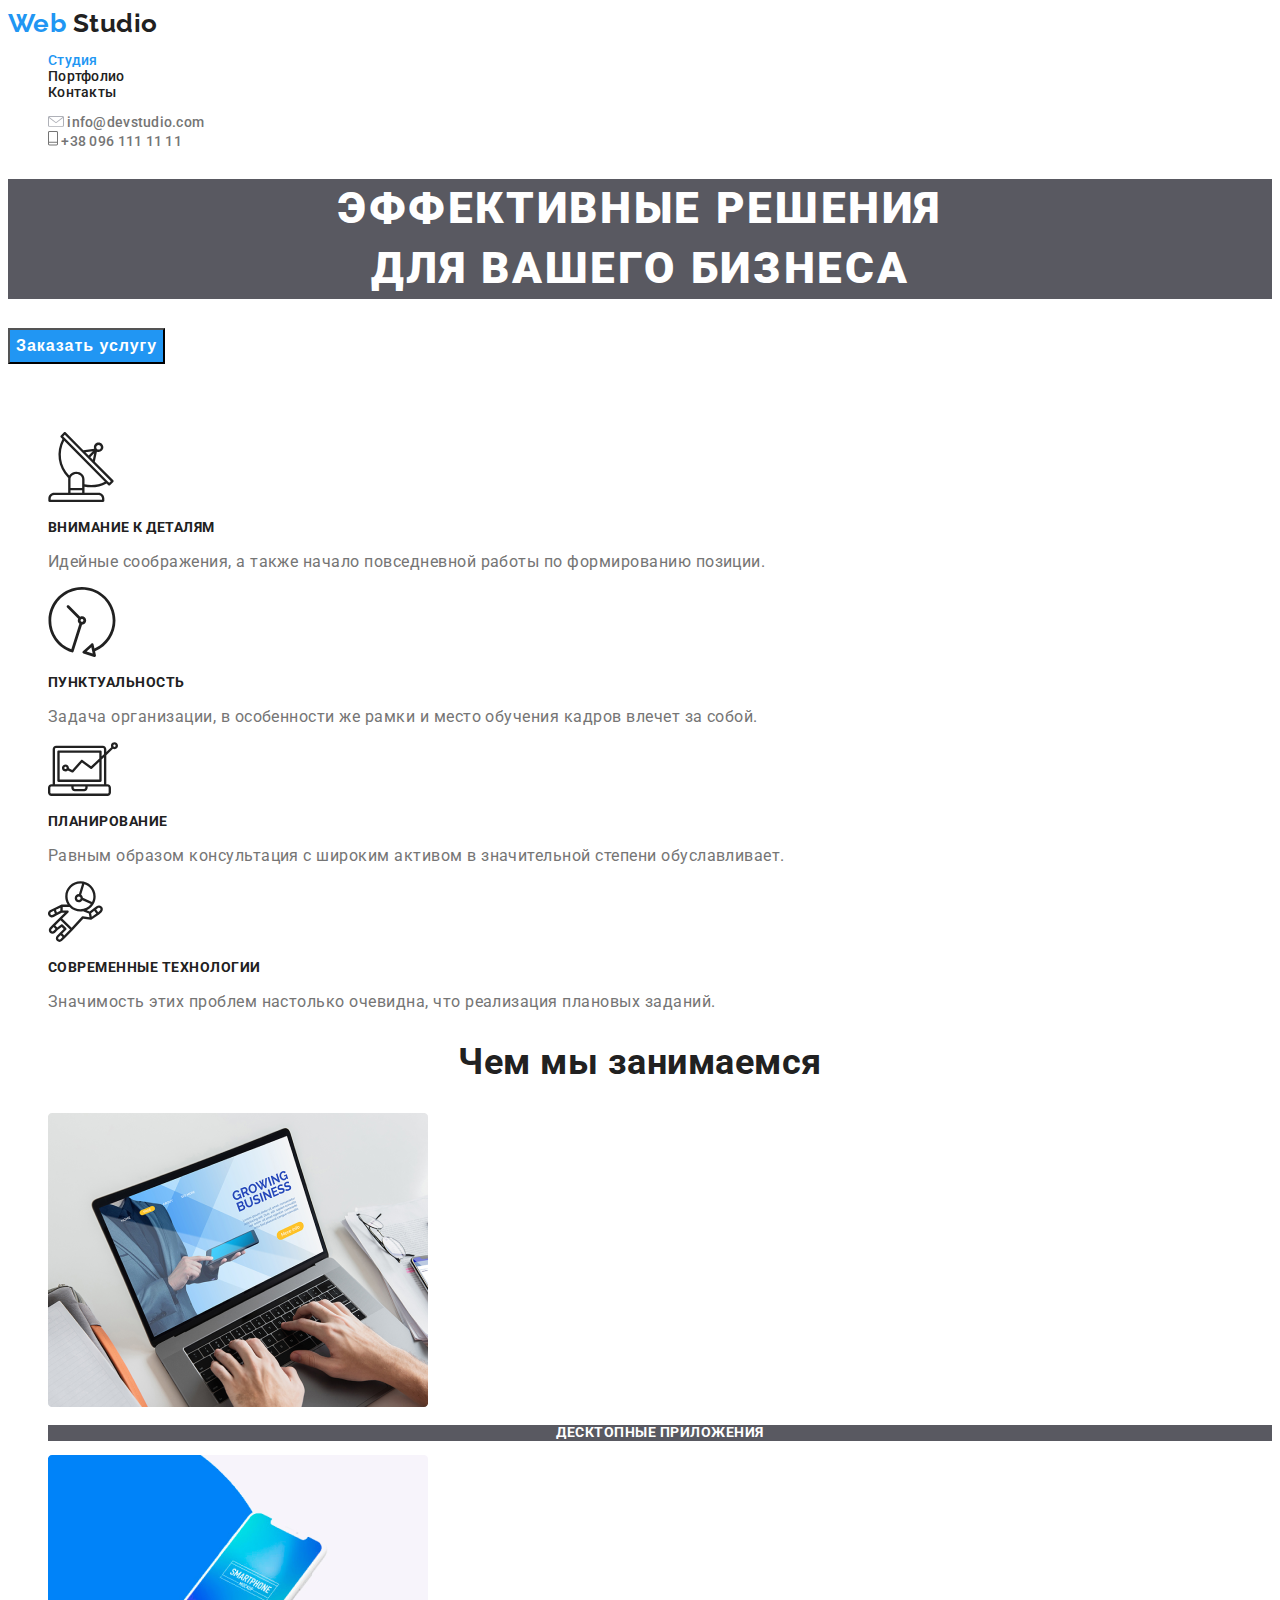
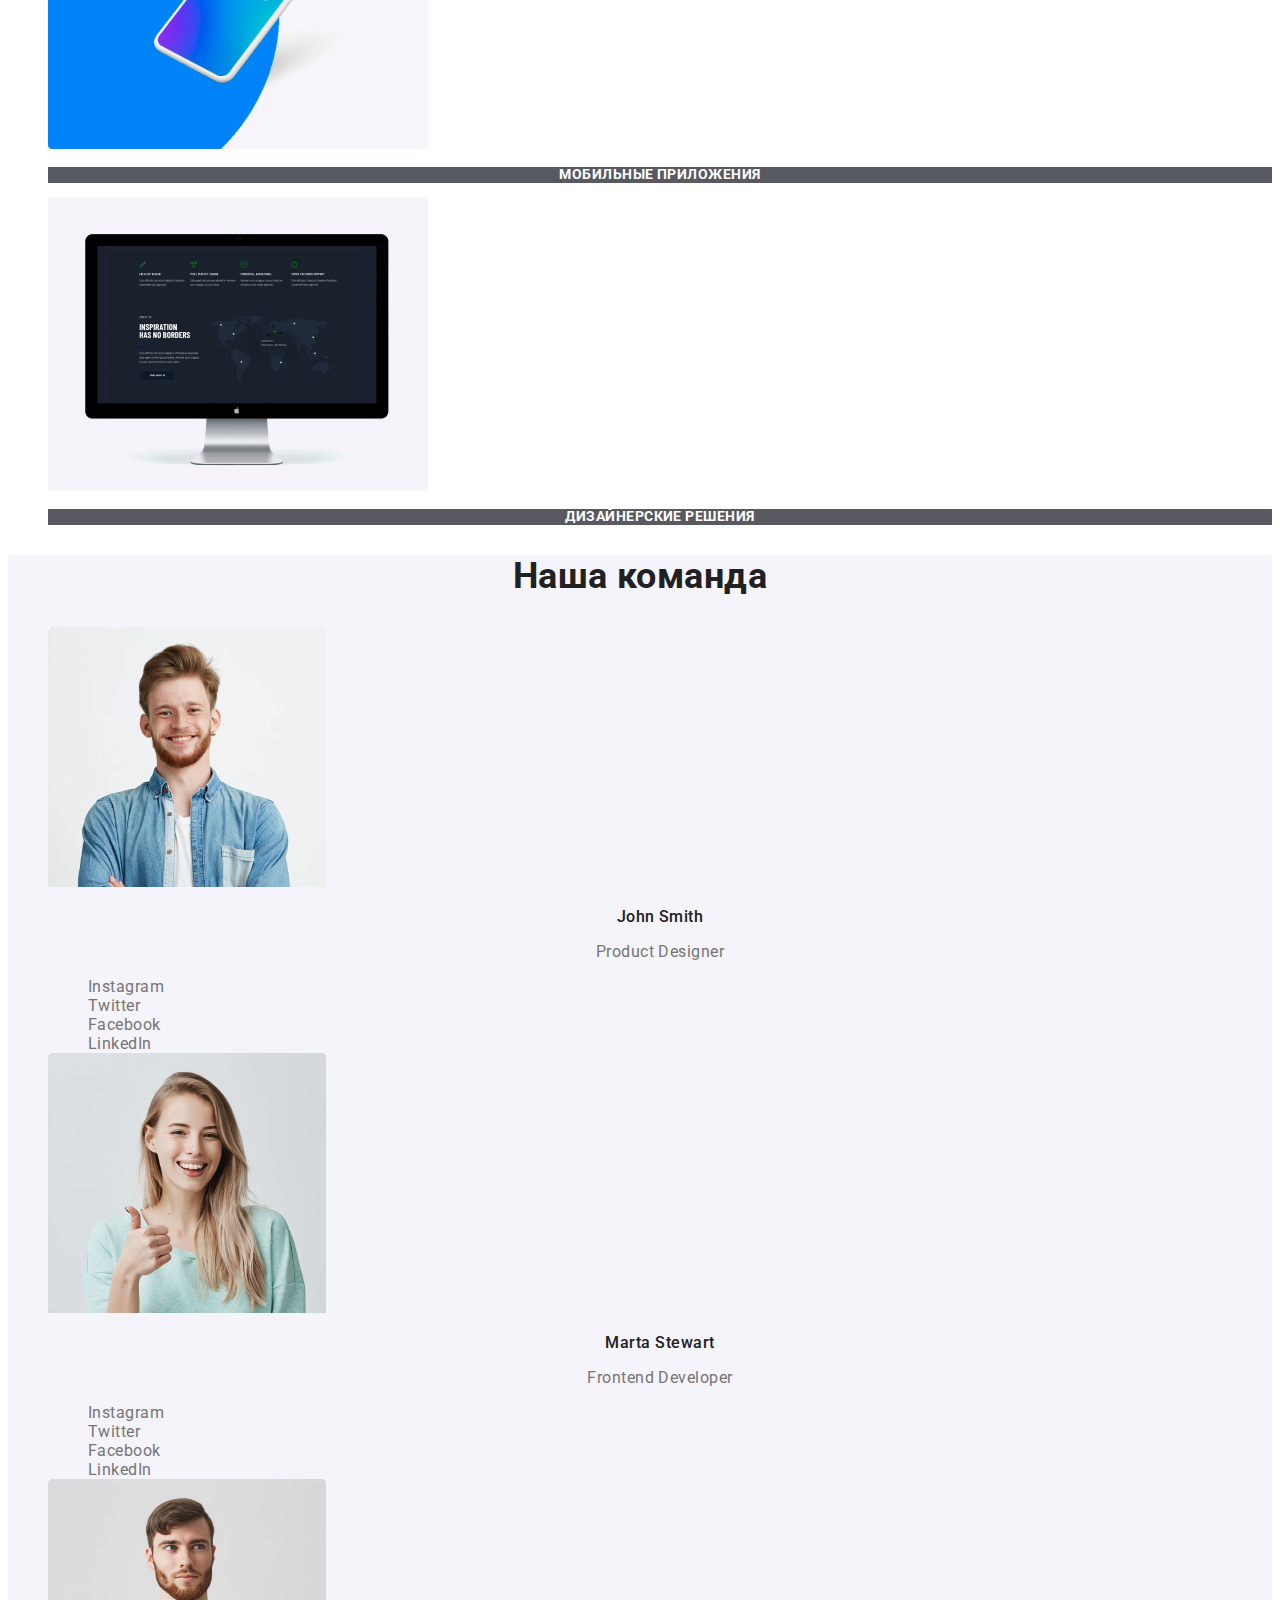
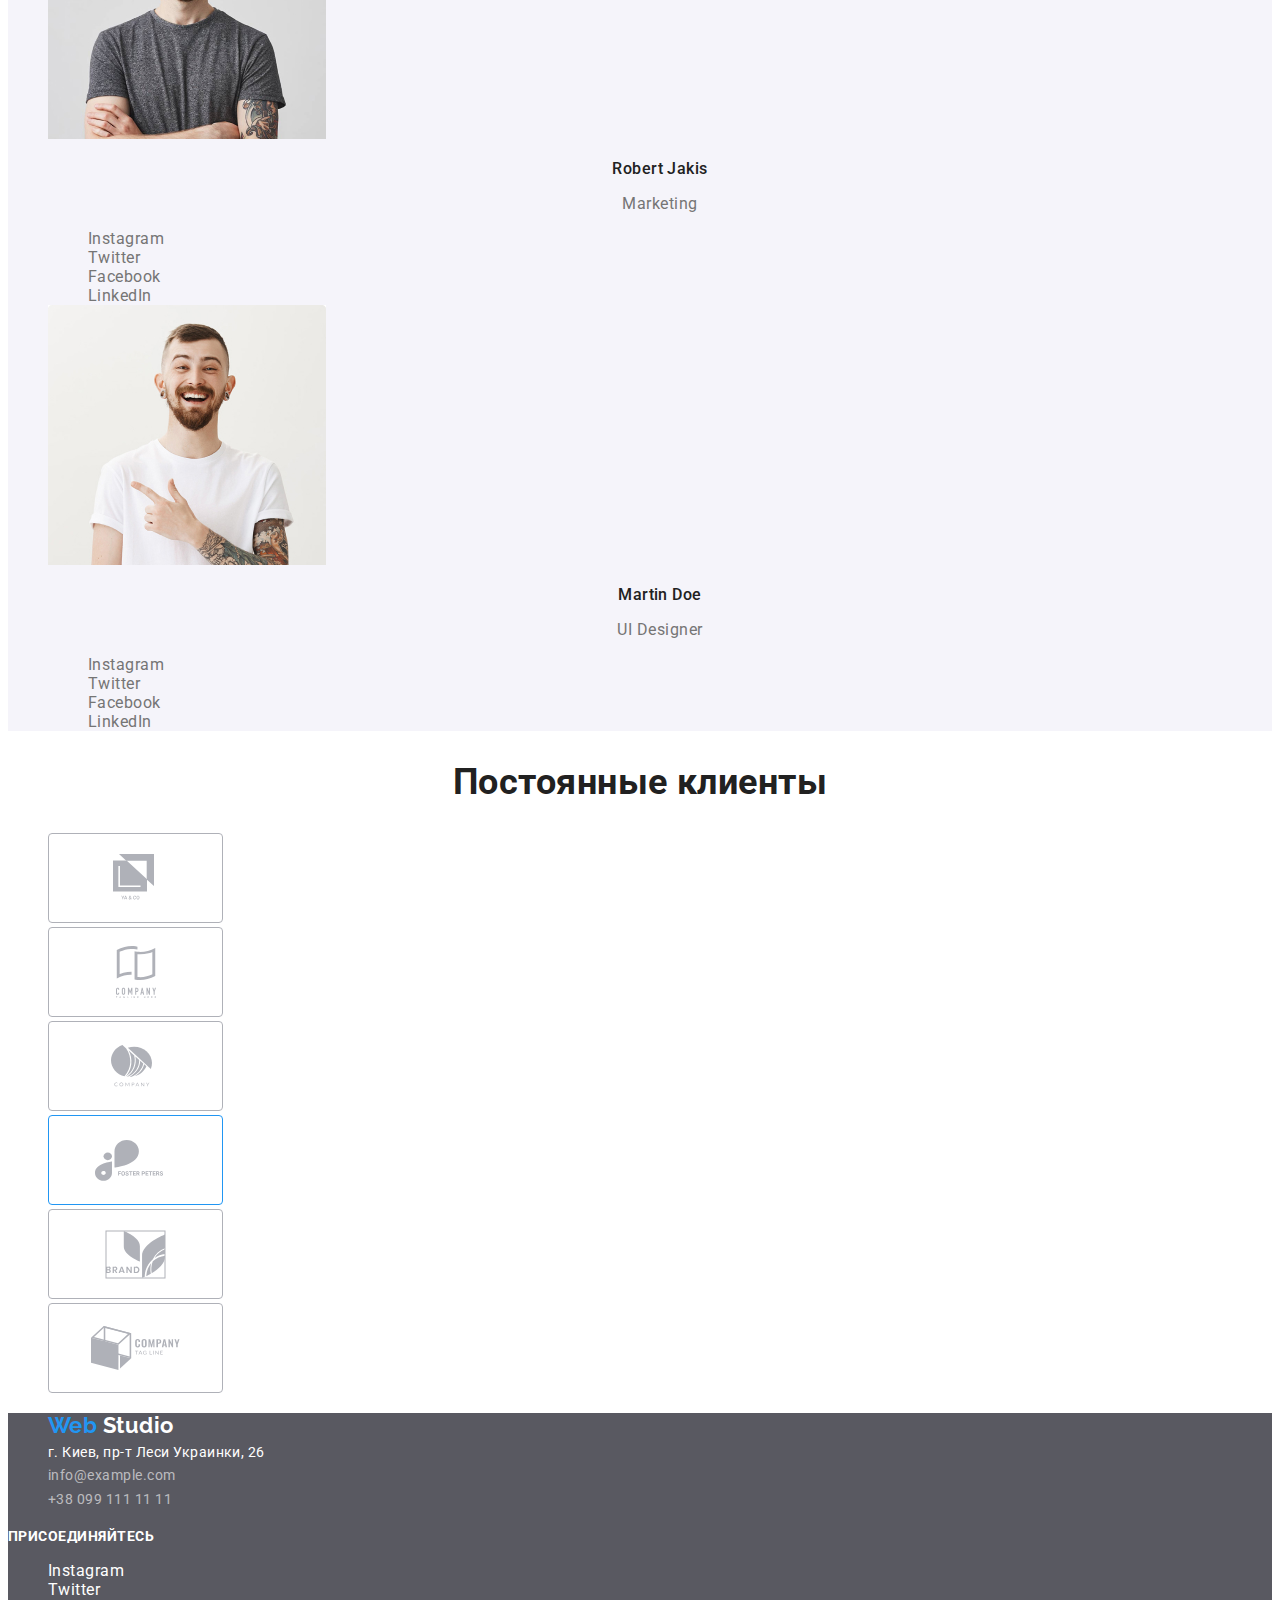
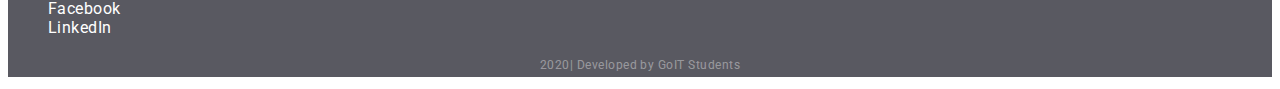
==== index.html @ df4f9306 "Копия ДЗ№2" ====
<!DOCTYPE html>
<html lang="ru">
  <head>
    <meta charset="UTF-8" />
    <meta name="viewport" content="width=device-width, initial-scale=1.0" />
    <title>Web Studio</title>
    <link
      href="https://fonts.googleapis.com/css2?family=Raleway:wght@700&family=Roboto:wght@400;500;700;900&display=swap"
      rel="stylesheet"
    />
    <link rel="stylesheet" href="./css/styles.css" />
  </head>

  <body>
    <!--Шапка сайта-->
    <header>
      <nav>
        <a href="./" class="logo-header"
          ><span class="logo-parth-one">Web</span
          ><span class="logo-parth-two"> Studio</span></a
        >
        <ul class="logo-nav">
          <li><a href="./index.html" class="page-current">Студия</a></li>
          <li><a href="./portfolio.html" class="page">Портфолио</a></li>
          <li><a href="" class="page">Контакты</a></li>
        </ul>
      </nav>

      <ul class="logo-nav">
        <li>
          <img src="./images/mailto.svg" alt="Почта компании" />
          <a href="mailto:info@devstudio.com" class="contact"
            >info@devstudio.com</a
          >
        </li>
        <li>
          <img src="./images/telephone.svg" alt="Телефон компании" />
          <a href="tel:+380961111111" class="contact">+38 096 111 11 11</a>
        </li>
      </ul>
    </header>

    <main>
      <!--Герой-->
      <section class="hero">
        <h1 class="hero-title">
          эффективные решения <br />
          для вашего бизнеса
        </h1>
        <button class="hero-button">Заказать услугу</button>
      </section>

      <!--Наши преимущества-->
      <section class="benefits">
        <h2 class="benefits-title">Наши преимущества</h2>
        <ul>
          <li>
            <a href="">
              <img
                src="./images/foto-one-one.svg"
                alt="Антена"
                class="benefits-icon"
              />
            </a>
            <h3 class="benefits-subtitle">Внимание к деталям</h3>
            <p>
              Идейные соображения, а также начало повседневной работы по
              формированию позиции.
            </p>
          </li>

          <li>
            <a href="">
              <img
                src="./images/foto-one-two.svg"
                alt="Часы"
                class="benefits-icon"
              />
            </a>
            <h3 class="benefits-subtitle">Пунктуальность</h3>
            <p>
              Задача организации, в особенности же рамки и место обучения кадров
              влечет за собой.
            </p>
          </li>

          <li>
            <a href="">
              <img
                src="./images/foto-one-three.svg"
                alt="Компьютер"
                class="benefits-icon"
              />
            </a>
            <h3 class="benefits-subtitle">Планирование</h3>
            <p>
              Равным образом консультация с широким активом в значительной
              степени обуславливает.
            </p>
          </li>

          <li>
            <a href="">
              <img
                src="./images/foto-one-four.svg"
                alt="Космонавт"
                class="benefits-icon"
              />
            </a>
            <h3 class="benefits-subtitle">Современные технологии</h3>
            <p>
              Значимость этих проблем настолько очевидна, что реализация
              плановых заданий.
            </p>
          </li>
        </ul>
      </section>

      <!--Чем мы занимаемся-->
      <section class="directions">
        <h2 class="directions-title">Чем мы занимаемся</h2>
        <ul>
          <li class="directions-item">
            <img
              src="./images/foto-two-one.png"
              alt="Ноутбук"
              width="380"
              height="294"
            />
            <h3 class="directions-subtitle">Десктопные приложения</h3>
          </li>

          <li class="directions-item">
            <img
              src="./images/foto-two-two.png"
              alt="Мобильный телефон"
              width="380"
              height="294"
            />
            <h3 class="directions-subtitle">Мобильные приложения</h3>
          </li>

          <li class="directions-item">
            <img
              src="./images/foto-two-three.png"
              alt="Монитор копьютера"
              width="380"
              height="294"
            />
            <h3 class="directions-subtitle">Дизайнерские решения</h3>
          </li>
        </ul>
      </section>

      <!--Наша команда-->
      <section class="team">
        <h2 class="team-title">Наша команда</h2>
        <ul>
          <li>
            <img
              src="./images/foto-three-one.jpg"
              alt="John Smith"
              width="278"
              height="260"
            />
            <h3 class="team-subtitle">John Smith</h3>
            <p class="team-text">Product Designer</p>
            <ul>
              <li>
                <a href="" aria-label="Ссылка на Instagram" class="social-link"
                  >Instagram</a
                >
              </li>
              <li>
                <a href="" aria-label="Ссылка на Twitter" class="social-link"
                  >Twitter</a
                >
              </li>
              <li>
                <a href="" aria-label="Ссылка на Facebook" class="social-link"
                  >Facebook</a
                >
              </li>
              <li>
                <a href="" aria-label="Ссылка на LinkedIN" class="social-link"
                  >LinkedIn</a
                >
              </li>
            </ul>
          </li>

          <li>
            <img
              src="./images/foto-three-two.jpg"
              alt="Marta Stewart"
              width="278"
              height="260"
            />
            <h3 class="team-subtitle">Marta Stewart</h3>
            <p class="team-text">Frontend Developer</p>
            <ul>
              <li>
                <a href="" aria-label="Ссылка на Instagram" class="social-link"
                  >Instagram</a
                >
              </li>
              <li>
                <a href="" aria-label="Ссылка на Twitter" class="social-link"
                  >Twitter</a
                >
              </li>
              <li>
                <a href="" aria-label="Ссылка на Facebook" class="social-link"
                  >Facebook</a
                >
              </li>
              <li>
                <a href="" aria-label="Ссылка на LinkedIN" class="social-link"
                  >LinkedIn</a
                >
              </li>
            </ul>
          </li>

          <li>
            <img
              src="./images/foto-three-three.jpg"
              alt="Robert Jakis"
              width="278"
              height="260"
            />
            <h3 class="team-subtitle">Robert Jakis</h3>
            <p class="team-text">Marketing</p>
            <ul>
              <li>
                <a href="" aria-label="Ссылка на Instagram" class="social-link"
                  >Instagram</a
                >
              </li>
              <li>
                <a href="" aria-label="Ссылка на Twitter" class="social-link"
                  >Twitter</a
                >
              </li>
              <li>
                <a href="" aria-label="Ссылка на Facebook" class="social-link"
                  >Facebook</a
                >
              </li>
              <li>
                <a href="" aria-label="Ссылка на LinkedIN" class="social-link"
                  >LinkedIn</a
                >
              </li>
            </ul>
          </li>

          <li>
            <img
              src="./images/foto-three-four.jpg"
              alt="Martin Doe"
              width="278"
              height="260"
            />
            <h3 class="team-subtitle">Martin Doe</h3>
            <p class="team-text">UI Designer</p>
            <ul>
              <li>
                <a href="" aria-label="Ссылка на Instagram" class="social-link"
                  >Instagram</a
                >
              </li>
              <li>
                <a href="" aria-label="Ссылка на Twitter" class="social-link"
                  >Twitter</a
                >
              </li>
              <li>
                <a href="" aria-label="Ссылка на Facebook" class="social-link"
                  >Facebook</a
                >
              </li>
              <li>
                <a href="" aria-label="Ссылка на LinkedIN" class="social-link"
                  >LinkedIn</a
                >
              </li>
            </ul>
          </li>
        </ul>
      </section>

      <!--Постоянные клиенты-->
      <section>
        <h2 class="clients">Постоянные клиенты</h2>
        <ul>
          <li>
            <a href="">
              <img src="./images/foto-four-one.svg" alt="YA & CO" />
            </a>
          </li>

          <li>
            <a href="">
              <img
                src="./images/foto-four-two.svg"
                alt="Company Tagline Here"
              />
            </a>
          </li>

          <li>
            <a href="">
              <img src="./images/foto-four-three.svg" alt="COMPANY" />
            </a>
          </li>

          <li>
            <a href="">
              <img src="./images/foto-four-four.svg" alt="FOSTER PETERS" />
            </a>
          </li>

          <li>
            <a href="">
              <img src="./images/foto-four-five.svg" alt="BRAND" />
            </a>
          </li>

          <li>
            <a href="">
              <img src="./images/foto-four-six.svg" alt="Company TAGLINE" />
            </a>
          </li>
        </ul>
      </section>
    </main>

    <!--Футер-->
    <footer class="footer">
      <address class="adress">
        <ul>
          <li>
            <a href="./" class="logo-footer"
              ><span class="logo-parth-one">Web</span
              ><span class="logo-parth-three"> Studio</span></a
            >
          </li>
          <li>г. Киев, пр-т Леси Украинки, 26</li>
          <li>
            <a href="mailto:info@example.com" class="adress-link"
              >info@example.com</a
            >
          </li>
          <li>
            <a href="tel:+380991111111" class="adress-link"
              >+38 099 111 11 11</a
            >
          </li>
        </ul>
      </address>

      <b class="invoke">присоединяйтесь</b>

      <ul>
        <li>
          <a href="" aria-label="Ссылка на Instagram" class="social-link"
            >Instagram</a
          >
        </li>
        <li>
          <a href="" aria-label="Ссылка на Twitter" class="social-link"
            >Twitter</a
          >
        </li>
        <li>
          <a href="" aria-label="Ссылка на Facebook" class="social-link"
            >Facebook</a
          >
        </li>
        <li>
          <a href="" aria-label="Ссылка на LinkedIn" class="social-link"
            >LinkedIn</a
          >
        </li>
      </ul>

      <p class="autor">2020| Developed by GoIT Students</p>
    </footer>
  </body>
</html>
---- css/styles.css ----
:root {
  --primary-grey-color: #757575;
  --primary-white-color: #ffffff;
  --secondary-black-color: #212121;
  --secondary-dakrgrey-color: rgba(47, 48, 58, 0.8);
  --secondary-lightgrey-color: #f5f4fa;
  --secondary-f-lightgrey-color: rgba(255, 255, 255, 0.6);
  --secondary-flightgrey-color: rgba(255, 255, 255, 0.4);
  --accent-blue-color: #2196f3;
}

body {
  color: var(--primary-grey-color);
  background: var(--primary-white-color);
  font-family: Roboto, sans-serif;
  letter-spacing: 0.03em;
}

a {
  text-decoration: none;
}

li {
  list-style-type: none;
}

/* Шапка сайта */
.logo-header {
  font-family: Raleway, sans-serif;
  font-weight: 700;
  font-size: 26px;
  line-height: 1.19;
}
.logo-parth-one {
  color: var(--accent-blue-color);
}
.logo-parth-two {
  color: var(--secondary-black-color);
}
.logo-nav {
  font-weight: 500;
  font-size: 14px;
  line-height: 1.14;
  letter-spacing: 0.02em;
}
.page {
  color: var(--secondary-black-color);
}
.page:hover,
.page:focus {
  color: var(--accent-blue-color);
}
.page-current {
  color: var(--accent-blue-color);
}
.contact {
  color: var(--primary-grey-color);
}
.contact:hover {
  color: var(--accent-blue-color);
}

/* Герой */
.hero-title {
  color: var(--primary-white-color);
  background: var(--secondary-dakrgrey-color);
  text-align: center;
  font-weight: 900;
  font-size: 44px;
  line-height: 1.36;
  letter-spacing: 0.06em;
  text-transform: uppercase;
}
.hero-button {
  color: var(--primary-white-color);
  background: var(--accent-blue-color);
  font-weight: 700;
  font-size: 16px;
  line-height: 1.88;
  display: flex;
  letter-spacing: 0.06em;
}

/* Наши преимущества */
.benefits-title {
  color: var(--primary-white-color);
}
.benefits-subtitle {
  color: var(--secondary-black-color);
  font-weight: 700;
  font-size: 14px;
  line-height: 1.14;
  text-transform: uppercase;
}

/* Чем мы занимаемся */
.directions-title {
  color: var(--secondary-black-color);
  text-align: center;
  font-weight: 700;
  font-size: 36px;
  line-height: 1.17;
}
.directions-subtitle {
  color: var(--primary-white-color);
  background: var(--secondary-dakrgrey-color);
  font-weight: 700;
  font-size: 14px;
  line-height: 1.14;
  text-align: center;
  text-transform: uppercase;
}

/* Наша команда */
.team {
  background: var(--secondary-lightgrey-color);
}
.team-title {
  color: var(--secondary-black-color);
  text-align: center;
  font-weight: 700;
  font-size: 36px;
  line-height: 1.17;
}
.team-subtitle {
  color: var(--secondary-black-color);
  font-weight: 500;
  font-size: 16px;
  line-height: 1.19;
  text-align: center;
}
.social-link {
  color: var(--primary-grey-color);
}
.social-link:hover {
  color: var(--accent-blue-color);
}
.team-text {
  text-align: center;
}
/* Наши клиенты */
.clients {
  color: var(--secondary-black-color);
  text-align: center;
  font-weight: 700;
  font-size: 36px;
  line-height: 1.17;
}
/* Наши работы */
.examples {
  color: var(--primary-white-color);
}
.button {
  color: var(--secondary-black-color);
  background: var(--secondary-lightgrey-color);
  font-weight: 500;
  font-size: 16px;
  line-height: 1.63;
  text-align: center;
}
.button:hover {
  color: var(--primary-white-color);
  background: var(--accent-blue-color);
}
.button:focus {
  color: var(--primary-white-color);
  background: var(--accent-blue-color);
}
.examples-text {
  color: var(--primary-white-color);
  background: var(--accent-blue-color);
  font-size: 18px;
  line-height: 1.56;
}
.examples-title {
  color: var(--secondary-black-color);
  font-weight: 700;
  font-size: 18px;
  line-height: 2;
  letter-spacing: 0.06em;
}
.example-button {
  color: var(--primary-grey-color);
  font-size: 16px;
  line-height: 1.88;
}

/* Футер */
.footer {
  color: var(--primary-white-color);
  background: var(--secondary-dakrgrey-color);
}
.adress {
  font-style: normal;
  font-size: 14px;
  line-height: 1.71;
}
.logo-footer {
  font-family: Raleway, sans-serif;
  font-weight: 700;
  font-size: 22px;
  line-height: 1.18;
  text-decoration: none;
}
.logo-parth-three {
  color: var(--primary-white-color);
}
.invoke {
  font-weight: 700;
  font-size: 14px;
  line-height: 1.14;
  text-transform: uppercase;
}
.adress-link {
  color: var(--secondary-f-lightgrey-color);
}
.footer .social-link {
  color: var(--primary-white-color);
}
.footer .social-link:hover {
  color: var(--accent-blue-color);
}
.autor {
  color: var(--secondary-flightgrey-color);
  font-size: 12px;
  line-height: 2;
  text-align: center;
}
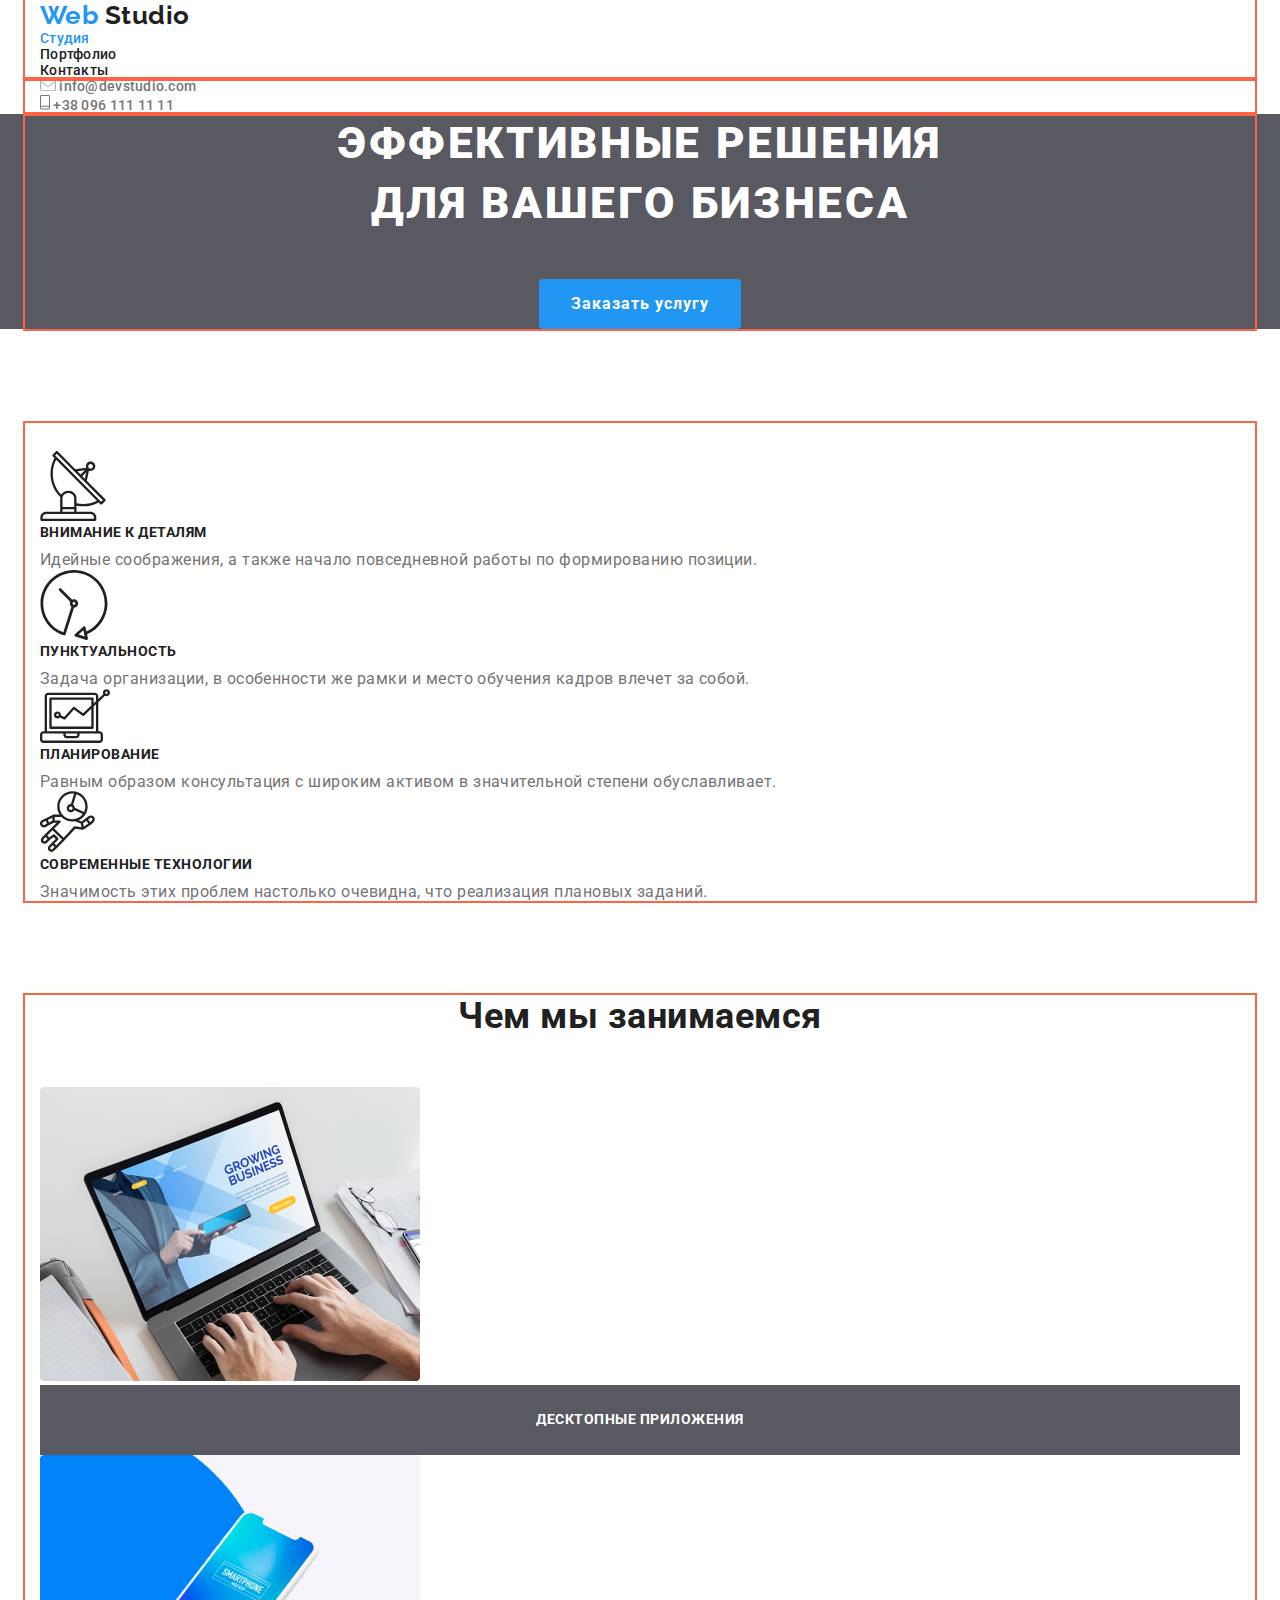
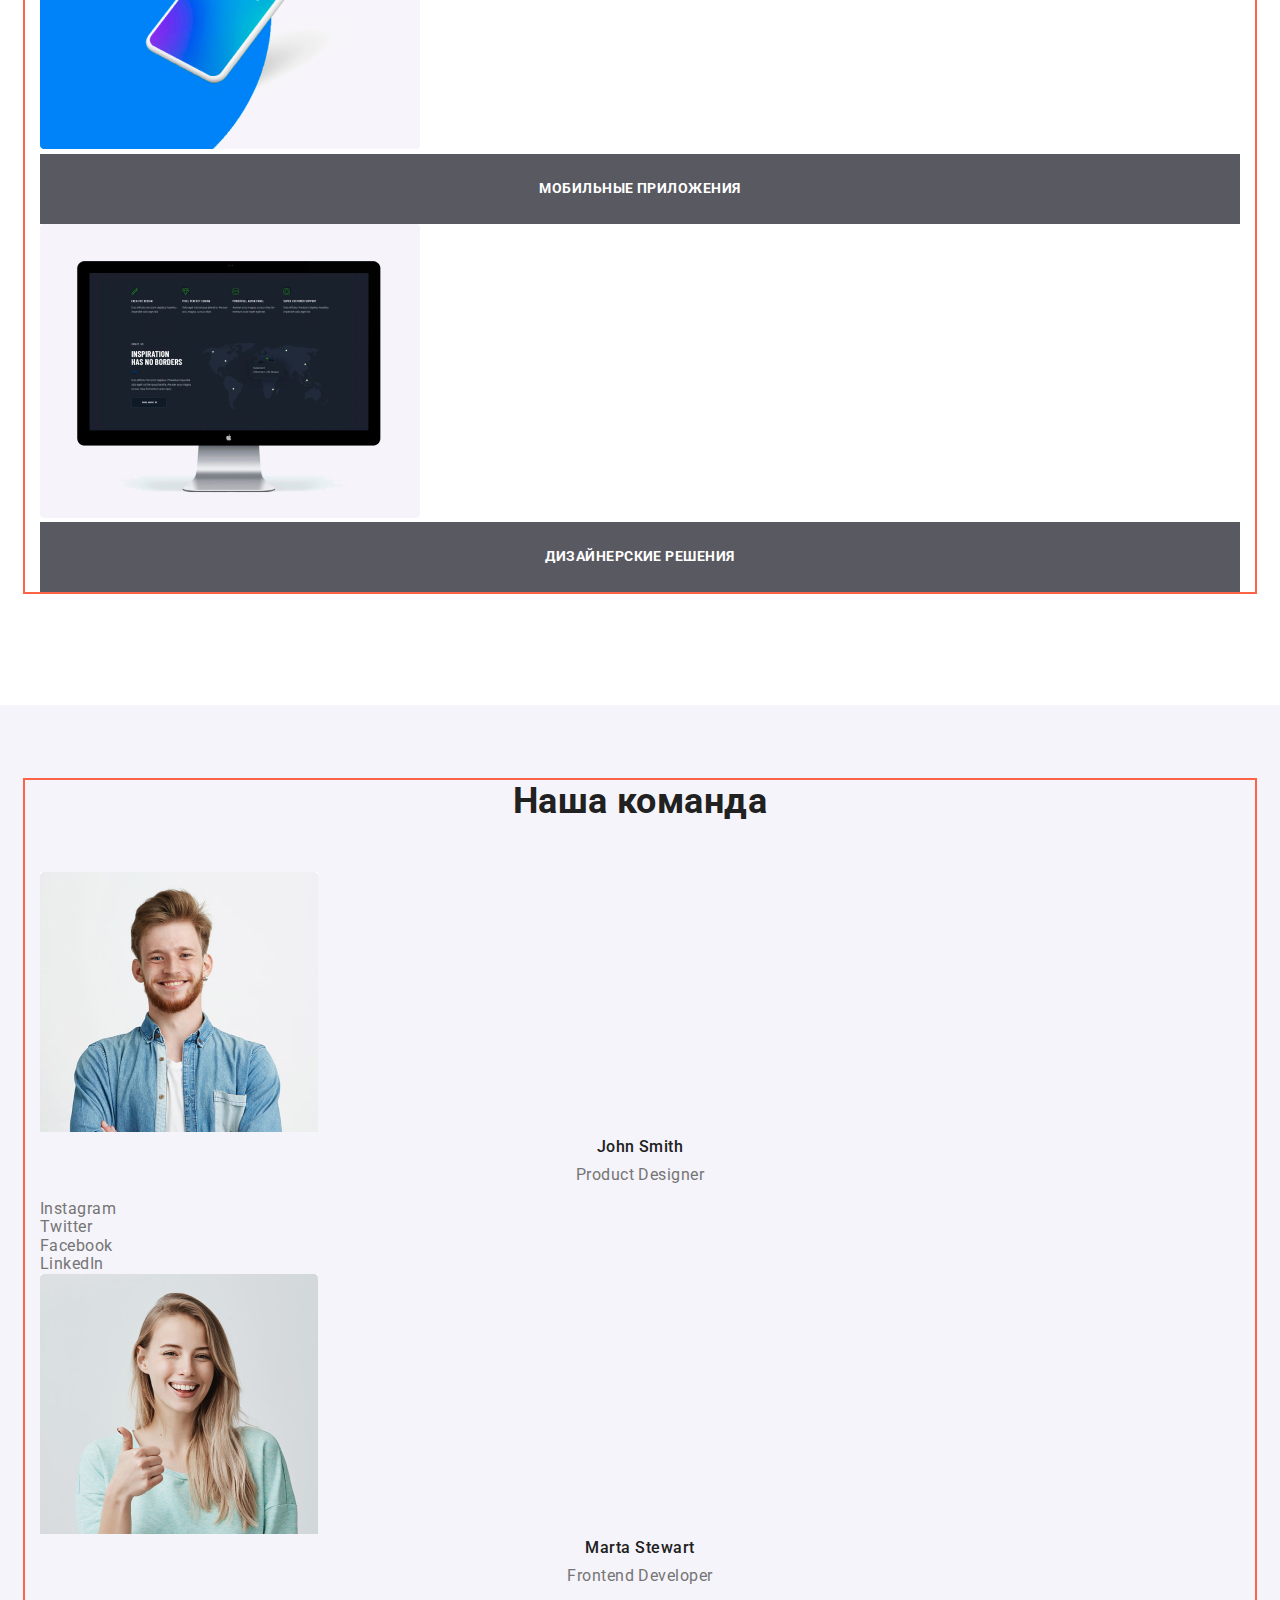
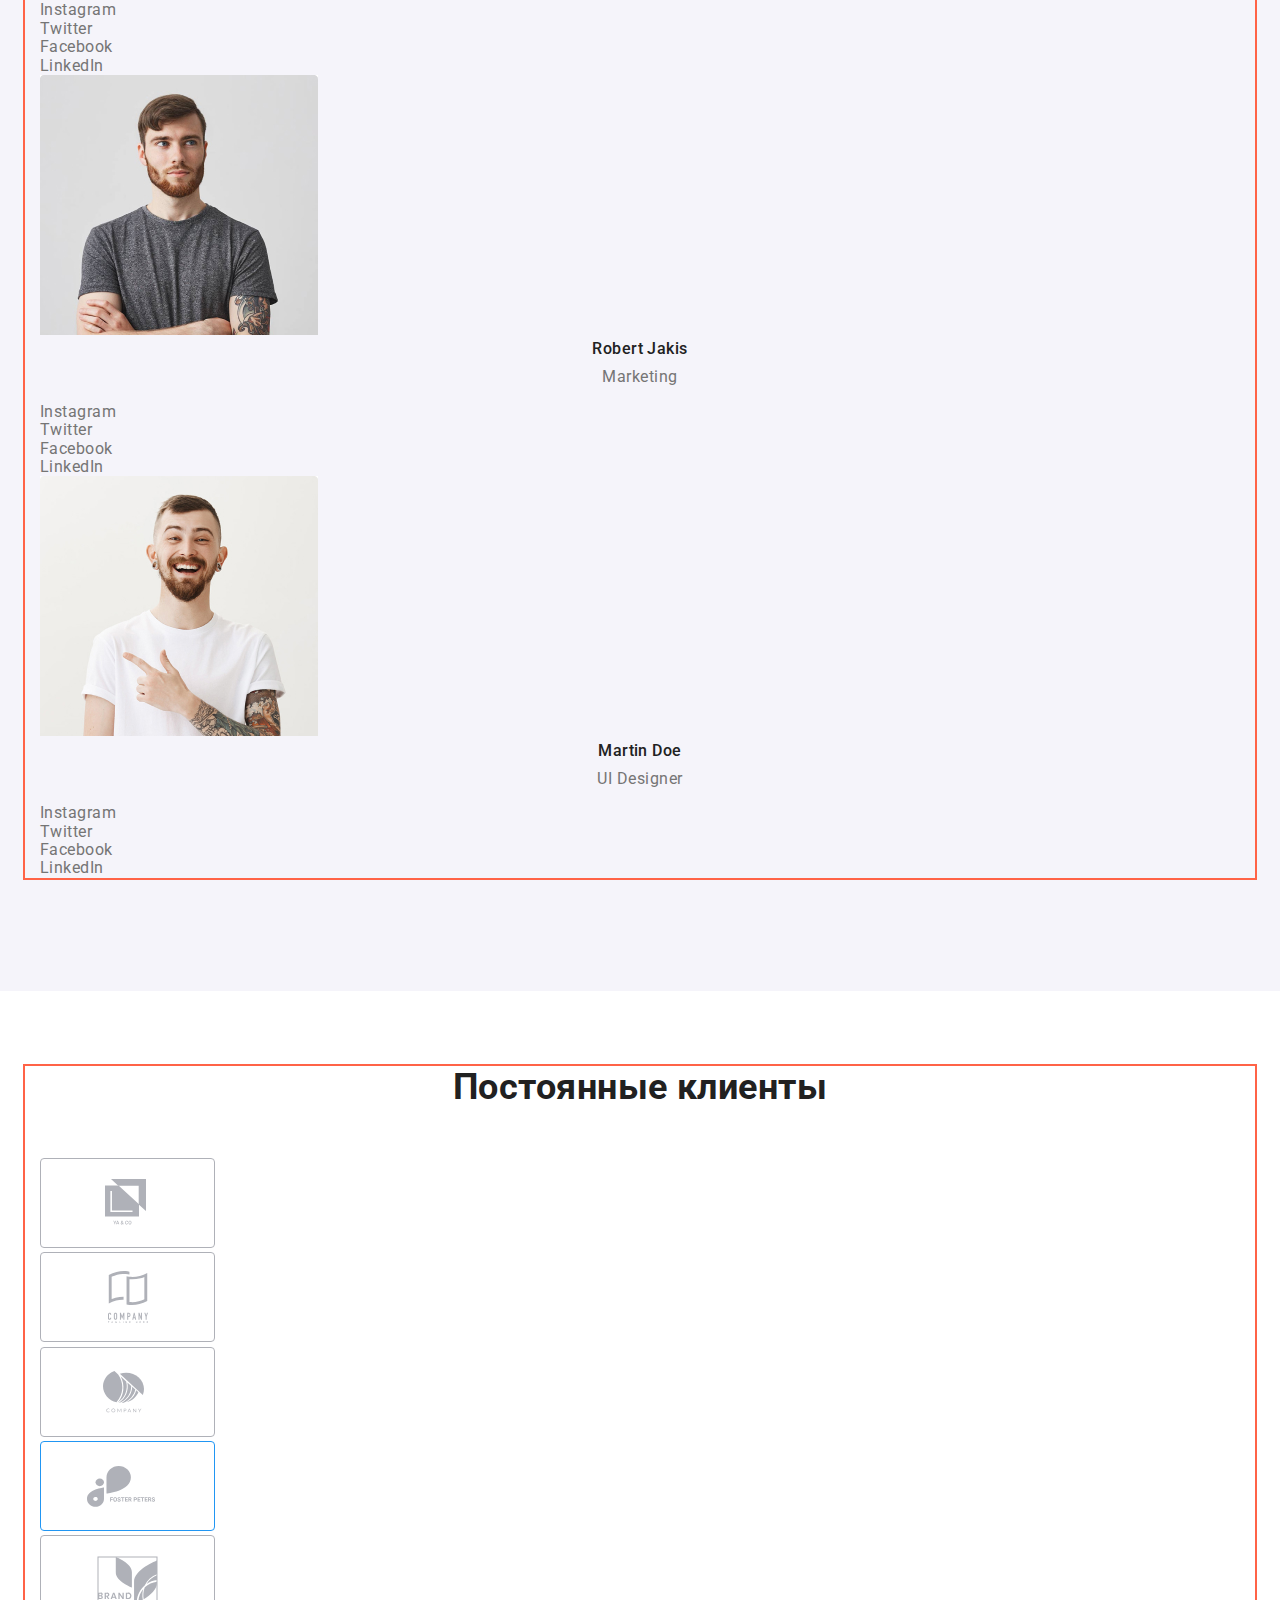
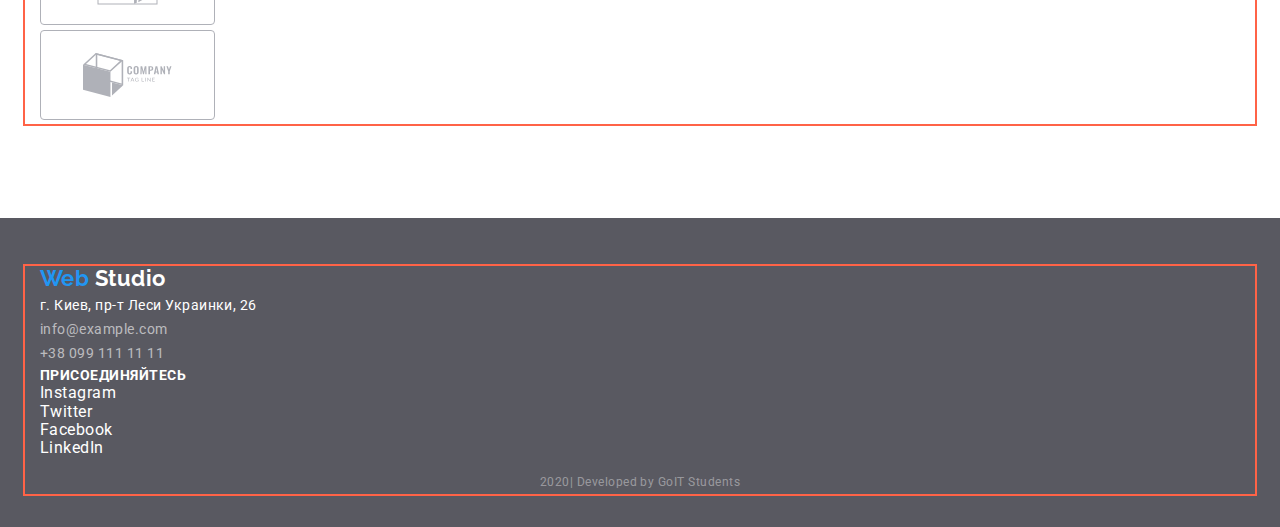
==== commit c3d68d98: "Общая геометрия" ====
--- a/index.html
+++ b/index.html
@@ -8,384 +8,400 @@
       href="https://fonts.googleapis.com/css2?family=Raleway:wght@700&family=Roboto:wght@400;500;700;900&display=swap"
       rel="stylesheet"
     />
+    <link
+      rel="stylesheet"
+      href="https://cdnjs.cloudflare.com/ajax/libs/modern-normalize/0.6.0/modern-normalize.min.css"
+    />
     <link rel="stylesheet" href="./css/styles.css" />
   </head>
 
   <body>
     <!--Шапка сайта-->
     <header>
-      <nav>
-        <a href="./" class="logo-header"
-          ><span class="logo-parth-one">Web</span
-          ><span class="logo-parth-two"> Studio</span></a
-        >
+      <div class="container">
+        <nav>
+          <a href="./" class="logo-header"
+            ><span class="logo-parth-one">Web</span
+            ><span class="logo-parth-two"> Studio</span></a
+          >
+          <ul class="logo-nav">
+            <li><a href="./index.html" class="page-current">Студия</a></li>
+            <li><a href="./portfolio.html" class="page">Портфолио</a></li>
+            <li><a href="" class="page">Контакты</a></li>
+          </ul>
+        </nav>
+      </div>
+
+      <div class="container">
         <ul class="logo-nav">
-          <li><a href="./index.html" class="page-current">Студия</a></li>
-          <li><a href="./portfolio.html" class="page">Портфолио</a></li>
-          <li><a href="" class="page">Контакты</a></li>
+          <li>
+            <img src="./images/mailto.svg" alt="Почта компании" />
+            <a href="mailto:info@devstudio.com" class="contact"
+              >info@devstudio.com</a
+            >
+          </li>
+          <li>
+            <img src="./images/telephone.svg" alt="Телефон компании" />
+            <a href="tel:+380961111111" class="contact">+38 096 111 11 11</a>
+          </li>
         </ul>
-      </nav>
-
-      <ul class="logo-nav">
-        <li>
-          <img src="./images/mailto.svg" alt="Почта компании" />
-          <a href="mailto:info@devstudio.com" class="contact"
-            >info@devstudio.com</a
-          >
-        </li>
-        <li>
-          <img src="./images/telephone.svg" alt="Телефон компании" />
-          <a href="tel:+380961111111" class="contact">+38 096 111 11 11</a>
-        </li>
-      </ul>
+      </div>
     </header>
 
     <main>
       <!--Герой-->
       <section class="hero">
-        <h1 class="hero-title">
-          эффективные решения <br />
-          для вашего бизнеса
-        </h1>
-        <button class="hero-button">Заказать услугу</button>
+        <div class="container">
+          <h1 class="hero-title">
+            эффективные решения <br />
+            для вашего бизнеса
+          </h1>
+          <button class="hero-button">Заказать услугу</button>
+        </div>
       </section>
 
       <!--Наши преимущества-->
       <section class="benefits">
-        <h2 class="benefits-title">Наши преимущества</h2>
-        <ul>
-          <li>
-            <a href="">
-              <img
-                src="./images/foto-one-one.svg"
-                alt="Антена"
-                class="benefits-icon"
-              />
-            </a>
-            <h3 class="benefits-subtitle">Внимание к деталям</h3>
-            <p>
-              Идейные соображения, а также начало повседневной работы по
-              формированию позиции.
-            </p>
-          </li>
-
-          <li>
-            <a href="">
-              <img
-                src="./images/foto-one-two.svg"
-                alt="Часы"
-                class="benefits-icon"
-              />
-            </a>
-            <h3 class="benefits-subtitle">Пунктуальность</h3>
-            <p>
-              Задача организации, в особенности же рамки и место обучения кадров
-              влечет за собой.
-            </p>
-          </li>
-
-          <li>
-            <a href="">
-              <img
-                src="./images/foto-one-three.svg"
-                alt="Компьютер"
-                class="benefits-icon"
-              />
-            </a>
-            <h3 class="benefits-subtitle">Планирование</h3>
-            <p>
-              Равным образом консультация с широким активом в значительной
-              степени обуславливает.
-            </p>
-          </li>
-
-          <li>
-            <a href="">
-              <img
-                src="./images/foto-one-four.svg"
-                alt="Космонавт"
-                class="benefits-icon"
-              />
-            </a>
-            <h3 class="benefits-subtitle">Современные технологии</h3>
-            <p>
-              Значимость этих проблем настолько очевидна, что реализация
-              плановых заданий.
-            </p>
-          </li>
-        </ul>
+        <div class="container">
+          <h2 class="benefits-title">Наши преимущества</h2>
+          <ul>
+            <li>
+              <a href="" class="benefits-link">
+                <img src="./images/foto-one-one.svg" alt="Антена" />
+              </a>
+              <h3 class="benefits-subtitle">Внимание к деталям</h3>
+              <p class="benefits-text">
+                Идейные соображения, а также начало повседневной работы по
+                формированию позиции.
+              </p>
+            </li>
+
+            <li>
+              <a href="" class="benefits-link">
+                <img src="./images/foto-one-two.svg" alt="Часы" />
+              </a>
+              <h3 class="benefits-subtitle">Пунктуальность</h3>
+              <p class="benefits-text">
+                Задача организации, в особенности же рамки и место обучения
+                кадров влечет за собой.
+              </p>
+            </li>
+
+            <li>
+              <a href="" class="benefits-link">
+                <img src="./images/foto-one-three.svg" alt="Компьютер" />
+              </a>
+              <h3 class="benefits-subtitle">Планирование</h3>
+              <p class="benefits-text">
+                Равным образом консультация с широким активом в значительной
+                степени обуславливает.
+              </p>
+            </li>
+
+            <li>
+              <a href="" class="benefits-link">
+                <img src="./images/foto-one-four.svg" alt="Космонавт" />
+              </a>
+              <h3 class="benefits-subtitle">Современные технологии</h3>
+              <p class="benefits-text">
+                Значимость этих проблем настолько очевидна, что реализация
+                плановых заданий.
+              </p>
+            </li>
+          </ul>
+        </div>
       </section>
 
       <!--Чем мы занимаемся-->
       <section class="directions">
-        <h2 class="directions-title">Чем мы занимаемся</h2>
-        <ul>
-          <li class="directions-item">
-            <img
-              src="./images/foto-two-one.png"
-              alt="Ноутбук"
-              width="380"
-              height="294"
-            />
-            <h3 class="directions-subtitle">Десктопные приложения</h3>
-          </li>
-
-          <li class="directions-item">
-            <img
-              src="./images/foto-two-two.png"
-              alt="Мобильный телефон"
-              width="380"
-              height="294"
-            />
-            <h3 class="directions-subtitle">Мобильные приложения</h3>
-          </li>
-
-          <li class="directions-item">
-            <img
-              src="./images/foto-two-three.png"
-              alt="Монитор копьютера"
-              width="380"
-              height="294"
-            />
-            <h3 class="directions-subtitle">Дизайнерские решения</h3>
-          </li>
-        </ul>
+        <div class="container">
+          <h2 class="directions-title">Чем мы занимаемся</h2>
+          <ul>
+            <li class="directions-item">
+              <img
+                src="./images/foto-two-one.png"
+                alt="Ноутбук"
+                width="380"
+                height="294"
+              />
+              <h3 class="directions-subtitle">Десктопные приложения</h3>
+            </li>
+
+            <li class="directions-item">
+              <img
+                src="./images/foto-two-two.png"
+                alt="Мобильный телефон"
+                width="380"
+                height="294"
+              />
+              <h3 class="directions-subtitle">Мобильные приложения</h3>
+            </li>
+
+            <li class="directions-item">
+              <img
+                src="./images/foto-two-three.png"
+                alt="Монитор копьютера"
+                width="380"
+                height="294"
+              />
+              <h3 class="directions-subtitle">Дизайнерские решения</h3>
+            </li>
+          </ul>
+        </div>
       </section>
 
       <!--Наша команда-->
       <section class="team">
-        <h2 class="team-title">Наша команда</h2>
-        <ul>
-          <li>
-            <img
-              src="./images/foto-three-one.jpg"
-              alt="John Smith"
-              width="278"
-              height="260"
-            />
-            <h3 class="team-subtitle">John Smith</h3>
-            <p class="team-text">Product Designer</p>
-            <ul>
-              <li>
-                <a href="" aria-label="Ссылка на Instagram" class="social-link"
-                  >Instagram</a
-                >
-              </li>
-              <li>
-                <a href="" aria-label="Ссылка на Twitter" class="social-link"
-                  >Twitter</a
-                >
-              </li>
-              <li>
-                <a href="" aria-label="Ссылка на Facebook" class="social-link"
-                  >Facebook</a
-                >
-              </li>
-              <li>
-                <a href="" aria-label="Ссылка на LinkedIN" class="social-link"
-                  >LinkedIn</a
-                >
-              </li>
-            </ul>
-          </li>
-
-          <li>
-            <img
-              src="./images/foto-three-two.jpg"
-              alt="Marta Stewart"
-              width="278"
-              height="260"
-            />
-            <h3 class="team-subtitle">Marta Stewart</h3>
-            <p class="team-text">Frontend Developer</p>
-            <ul>
-              <li>
-                <a href="" aria-label="Ссылка на Instagram" class="social-link"
-                  >Instagram</a
-                >
-              </li>
-              <li>
-                <a href="" aria-label="Ссылка на Twitter" class="social-link"
-                  >Twitter</a
-                >
-              </li>
-              <li>
-                <a href="" aria-label="Ссылка на Facebook" class="social-link"
-                  >Facebook</a
-                >
-              </li>
-              <li>
-                <a href="" aria-label="Ссылка на LinkedIN" class="social-link"
-                  >LinkedIn</a
-                >
-              </li>
-            </ul>
-          </li>
-
-          <li>
-            <img
-              src="./images/foto-three-three.jpg"
-              alt="Robert Jakis"
-              width="278"
-              height="260"
-            />
-            <h3 class="team-subtitle">Robert Jakis</h3>
-            <p class="team-text">Marketing</p>
-            <ul>
-              <li>
-                <a href="" aria-label="Ссылка на Instagram" class="social-link"
-                  >Instagram</a
-                >
-              </li>
-              <li>
-                <a href="" aria-label="Ссылка на Twitter" class="social-link"
-                  >Twitter</a
-                >
-              </li>
-              <li>
-                <a href="" aria-label="Ссылка на Facebook" class="social-link"
-                  >Facebook</a
-                >
-              </li>
-              <li>
-                <a href="" aria-label="Ссылка на LinkedIN" class="social-link"
-                  >LinkedIn</a
-                >
-              </li>
-            </ul>
-          </li>
-
-          <li>
-            <img
-              src="./images/foto-three-four.jpg"
-              alt="Martin Doe"
-              width="278"
-              height="260"
-            />
-            <h3 class="team-subtitle">Martin Doe</h3>
-            <p class="team-text">UI Designer</p>
-            <ul>
-              <li>
-                <a href="" aria-label="Ссылка на Instagram" class="social-link"
-                  >Instagram</a
-                >
-              </li>
-              <li>
-                <a href="" aria-label="Ссылка на Twitter" class="social-link"
-                  >Twitter</a
-                >
-              </li>
-              <li>
-                <a href="" aria-label="Ссылка на Facebook" class="social-link"
-                  >Facebook</a
-                >
-              </li>
-              <li>
-                <a href="" aria-label="Ссылка на LinkedIN" class="social-link"
-                  >LinkedIn</a
-                >
-              </li>
-            </ul>
-          </li>
-        </ul>
+        <div class="container">
+          <h2 class="team-title">Наша команда</h2>
+          <ul>
+            <li>
+              <img
+                src="./images/foto-three-one.jpg"
+                alt="John Smith"
+                width="278"
+                height="260"
+              />
+              <h3 class="team-subtitle">John Smith</h3>
+              <p class="team-text">Product Designer</p>
+              <ul>
+                <li>
+                  <a
+                    href=""
+                    aria-label="Ссылка на Instagram"
+                    class="social-link"
+                    >Instagram</a
+                  >
+                </li>
+                <li>
+                  <a href="" aria-label="Ссылка на Twitter" class="social-link"
+                    >Twitter</a
+                  >
+                </li>
+                <li>
+                  <a href="" aria-label="Ссылка на Facebook" class="social-link"
+                    >Facebook</a
+                  >
+                </li>
+                <li>
+                  <a href="" aria-label="Ссылка на LinkedIN" class="social-link"
+                    >LinkedIn</a
+                  >
+                </li>
+              </ul>
+            </li>
+
+            <li>
+              <img
+                src="./images/foto-three-two.jpg"
+                alt="Marta Stewart"
+                width="278"
+                height="260"
+              />
+              <h3 class="team-subtitle">Marta Stewart</h3>
+              <p class="team-text">Frontend Developer</p>
+              <ul>
+                <li>
+                  <a
+                    href=""
+                    aria-label="Ссылка на Instagram"
+                    class="social-link"
+                    >Instagram</a
+                  >
+                </li>
+                <li>
+                  <a href="" aria-label="Ссылка на Twitter" class="social-link"
+                    >Twitter</a
+                  >
+                </li>
+                <li>
+                  <a href="" aria-label="Ссылка на Facebook" class="social-link"
+                    >Facebook</a
+                  >
+                </li>
+                <li>
+                  <a href="" aria-label="Ссылка на LinkedIN" class="social-link"
+                    >LinkedIn</a
+                  >
+                </li>
+              </ul>
+            </li>
+
+            <li>
+              <img
+                src="./images/foto-three-three.jpg"
+                alt="Robert Jakis"
+                width="278"
+                height="260"
+              />
+              <h3 class="team-subtitle">Robert Jakis</h3>
+              <p class="team-text">Marketing</p>
+              <ul>
+                <li>
+                  <a
+                    href=""
+                    aria-label="Ссылка на Instagram"
+                    class="social-link"
+                    >Instagram</a
+                  >
+                </li>
+                <li>
+                  <a href="" aria-label="Ссылка на Twitter" class="social-link"
+                    >Twitter</a
+                  >
+                </li>
+                <li>
+                  <a href="" aria-label="Ссылка на Facebook" class="social-link"
+                    >Facebook</a
+                  >
+                </li>
+                <li>
+                  <a href="" aria-label="Ссылка на LinkedIN" class="social-link"
+                    >LinkedIn</a
+                  >
+                </li>
+              </ul>
+            </li>
+
+            <li>
+              <img
+                src="./images/foto-three-four.jpg"
+                alt="Martin Doe"
+                width="278"
+                height="260"
+              />
+              <h3 class="team-subtitle">Martin Doe</h3>
+              <p class="team-text">UI Designer</p>
+              <ul>
+                <li>
+                  <a
+                    href=""
+                    aria-label="Ссылка на Instagram"
+                    class="social-link"
+                    >Instagram</a
+                  >
+                </li>
+                <li>
+                  <a href="" aria-label="Ссылка на Twitter" class="social-link"
+                    >Twitter</a
+                  >
+                </li>
+                <li>
+                  <a href="" aria-label="Ссылка на Facebook" class="social-link"
+                    >Facebook</a
+                  >
+                </li>
+                <li>
+                  <a href="" aria-label="Ссылка на LinkedIN" class="social-link"
+                    >LinkedIn</a
+                  >
+                </li>
+              </ul>
+            </li>
+          </ul>
+        </div>
       </section>
 
       <!--Постоянные клиенты-->
-      <section>
-        <h2 class="clients">Постоянные клиенты</h2>
-        <ul>
-          <li>
-            <a href="">
-              <img src="./images/foto-four-one.svg" alt="YA & CO" />
-            </a>
-          </li>
-
-          <li>
-            <a href="">
-              <img
-                src="./images/foto-four-two.svg"
-                alt="Company Tagline Here"
-              />
-            </a>
-          </li>
-
-          <li>
-            <a href="">
-              <img src="./images/foto-four-three.svg" alt="COMPANY" />
-            </a>
-          </li>
-
-          <li>
-            <a href="">
-              <img src="./images/foto-four-four.svg" alt="FOSTER PETERS" />
-            </a>
-          </li>
-
-          <li>
-            <a href="">
-              <img src="./images/foto-four-five.svg" alt="BRAND" />
-            </a>
-          </li>
-
-          <li>
-            <a href="">
-              <img src="./images/foto-four-six.svg" alt="Company TAGLINE" />
-            </a>
-          </li>
-        </ul>
+      <section class="section-clients">
+        <div class="container">
+          <h2 class="clients">Постоянные клиенты</h2>
+          <ul>
+            <li>
+              <a href="">
+                <img src="./images/foto-four-one.svg" alt="YA & CO" />
+              </a>
+            </li>
+
+            <li>
+              <a href="">
+                <img
+                  src="./images/foto-four-two.svg"
+                  alt="Company Tagline Here"
+                />
+              </a>
+            </li>
+
+            <li>
+              <a href="">
+                <img src="./images/foto-four-three.svg" alt="COMPANY" />
+              </a>
+            </li>
+
+            <li>
+              <a href="">
+                <img src="./images/foto-four-four.svg" alt="FOSTER PETERS" />
+              </a>
+            </li>
+
+            <li>
+              <a href="">
+                <img src="./images/foto-four-five.svg" alt="BRAND" />
+              </a>
+            </li>
+
+            <li>
+              <a href="">
+                <img src="./images/foto-four-six.svg" alt="Company TAGLINE" />
+              </a>
+            </li>
+          </ul>
+        </div>
       </section>
     </main>
 
     <!--Футер-->
     <footer class="footer">
-      <address class="adress">
+      <div class="container">
+        <address class="adress">
+          <ul>
+            <li>
+              <a href="./" class="logo-footer"
+                ><span class="logo-parth-one">Web</span
+                ><span class="logo-parth-three"> Studio</span></a
+              >
+            </li>
+            <li>г. Киев, пр-т Леси Украинки, 26</li>
+            <li>
+              <a href="mailto:info@example.com" class="adress-link"
+                >info@example.com</a
+              >
+            </li>
+            <li>
+              <a href="tel:+380991111111" class="adress-link"
+                >+38 099 111 11 11</a
+              >
+            </li>
+          </ul>
+        </address>
+
+        <b class="invoke">присоединяйтесь</b>
+
         <ul>
           <li>
-            <a href="./" class="logo-footer"
-              ><span class="logo-parth-one">Web</span
-              ><span class="logo-parth-three"> Studio</span></a
+            <a href="" aria-label="Ссылка на Instagram" class="social-link"
+              >Instagram</a
             >
           </li>
-          <li>г. Киев, пр-т Леси Украинки, 26</li>
-          <li>
-            <a href="mailto:info@example.com" class="adress-link"
-              >info@example.com</a
+          <li>
+            <a href="" aria-label="Ссылка на Twitter" class="social-link"
+              >Twitter</a
             >
           </li>
           <li>
-            <a href="tel:+380991111111" class="adress-link"
-              >+38 099 111 11 11</a
+            <a href="" aria-label="Ссылка на Facebook" class="social-link"
+              >Facebook</a
             >
           </li>
+          <li>
+            <a href="" aria-label="Ссылка на LinkedIn" class="social-link"
+              >LinkedIn</a
+            >
+          </li>
         </ul>
-      </address>
-
-      <b class="invoke">присоединяйтесь</b>
-
-      <ul>
-        <li>
-          <a href="" aria-label="Ссылка на Instagram" class="social-link"
-            >Instagram</a
-          >
-        </li>
-        <li>
-          <a href="" aria-label="Ссылка на Twitter" class="social-link"
-            >Twitter</a
-          >
-        </li>
-        <li>
-          <a href="" aria-label="Ссылка на Facebook" class="social-link"
-            >Facebook</a
-          >
-        </li>
-        <li>
-          <a href="" aria-label="Ссылка на LinkedIn" class="social-link"
-            >LinkedIn</a
-          >
-        </li>
-      </ul>
-
-      <p class="autor">2020| Developed by GoIT Students</p>
+
+        <p class="autor">2020| Developed by GoIT Students</p>
+      </div>
     </footer>
   </body>
 </html>
--- a/css/styles.css
+++ b/css/styles.css
@@ -20,10 +20,21 @@
   text-decoration: none;
 }
 
-li {
+ul {
   list-style-type: none;
-}
-
+  margin-top: 0px;
+  margin-bottom: 0px;
+  padding-inline-start: 0px;
+}
+
+.container {
+  width: 1230px;
+  margin-left: auto;
+  margin-right: auto;
+  padding-left: 15px;
+  padding-right: 15px;
+  outline: 2px solid tomato;
+}
 /* Шапка сайта */
 .logo-header {
   font-family: Raleway, sans-serif;
@@ -61,15 +72,20 @@
 }
 
 /* Герой */
+.hero {
+  background-color: var(--secondary-dakrgrey-color);
+  text-align: center;
+}
 .hero-title {
   color: var(--primary-white-color);
-  background: var(--secondary-dakrgrey-color);
-  text-align: center;
   font-weight: 900;
   font-size: 44px;
   line-height: 1.36;
   letter-spacing: 0.06em;
   text-transform: uppercase;
+
+  margin-top: 0px;
+  margin-bottom: 46px;
 }
 .hero-button {
   color: var(--primary-white-color);
@@ -77,13 +93,23 @@
   font-weight: 700;
   font-size: 16px;
   line-height: 1.88;
-  display: flex;
   letter-spacing: 0.06em;
+
+  border-radius: 4px;
+  padding: 10px 32px;
+  min-width: 200px;
+  border: none;
 }
 
 /* Наши преимущества */
+.benefits {
+  padding-top: 94px;
+  padding-bottom: 94px;
+}
 .benefits-title {
   color: var(--primary-white-color);
+  margin-top: 0px;
+  margin-bottom: 0px;
 }
 .benefits-subtitle {
   color: var(--secondary-black-color);
@@ -91,15 +117,26 @@
   font-size: 14px;
   line-height: 1.14;
   text-transform: uppercase;
+  margin-top: 0px;
+  margin-bottom: 10px;
+}
+.benefits-text {
+  margin-top: 0px;
+  margin-bottom: 0px;
 }
 
 /* Чем мы занимаемся */
+.directions {
+  padding-bottom: 113px;
+}
 .directions-title {
   color: var(--secondary-black-color);
   text-align: center;
   font-weight: 700;
   font-size: 36px;
   line-height: 1.17;
+  margin-top: 0px;
+  margin-bottom: 50px;
 }
 .directions-subtitle {
   color: var(--primary-white-color);
@@ -109,11 +146,17 @@
   line-height: 1.14;
   text-align: center;
   text-transform: uppercase;
+  margin-top: 0px;
+  margin-bottom: 0px;
+  padding-top: 27px;
+  padding-bottom: 27px;
 }
 
 /* Наша команда */
 .team {
   background: var(--secondary-lightgrey-color);
+  padding-top: 75px;
+  padding-bottom: 113px;
 }
 .team-title {
   color: var(--secondary-black-color);
@@ -121,6 +164,8 @@
   font-weight: 700;
   font-size: 36px;
   line-height: 1.17;
+  margin-top: 0px;
+  margin-bottom: 50px;
 }
 .team-subtitle {
   color: var(--secondary-black-color);
@@ -128,6 +173,8 @@
   font-size: 16px;
   line-height: 1.19;
   text-align: center;
+  margin-top: 0px;
+  margin-bottom: 10px;
 }
 .social-link {
   color: var(--primary-grey-color);
@@ -137,18 +184,35 @@
 }
 .team-text {
   text-align: center;
+  margin-top: 0px;
+  margin-bottom: 16px;
 }
 /* Наши клиенты */
+.section-clients {
+  padding-top: 75px;
+  padding-bottom: 94px;
+}
 .clients {
   color: var(--secondary-black-color);
   text-align: center;
   font-weight: 700;
   font-size: 36px;
   line-height: 1.17;
+  margin-top: 0px;
+  margin-bottom: 50px;
 }
 /* Наши работы */
+.section-examples {
+  padding-top: 94px;
+  padding-bottom: 94px;
+}
 .examples {
   color: var(--primary-white-color);
+  margin-top: 0px;
+  margin-bottom: 0px;
+}
+.filter {
+  margin-bottom: 50px;
 }
 .button {
   color: var(--secondary-black-color);
@@ -157,6 +221,10 @@
   font-size: 16px;
   line-height: 1.63;
   text-align: center;
+  padding: 6px 22px;
+  min-width: 73px;
+  border: none;
+  border-radius: 4px;
 }
 .button:hover {
   color: var(--primary-white-color);
@@ -171,6 +239,9 @@
   background: var(--accent-blue-color);
   font-size: 18px;
   line-height: 1.56;
+  margin-top: 0px;
+  margin-bottom: 0px;
+  padding: 63px 24 px;
 }
 .examples-title {
   color: var(--secondary-black-color);
@@ -178,17 +249,23 @@
   font-size: 18px;
   line-height: 2;
   letter-spacing: 0.06em;
+  margin-top: 0px;
+  margin-bottom: 4px;
 }
 .example-button {
   color: var(--primary-grey-color);
   font-size: 16px;
   line-height: 1.88;
+  margin-top: 0px;
+  margin-bottom: 20px;
 }
 
 /* Футер */
 .footer {
   color: var(--primary-white-color);
   background: var(--secondary-dakrgrey-color);
+  padding-top: 48px;
+  padding-bottom: 21px;
 }
 .adress {
   font-style: normal;
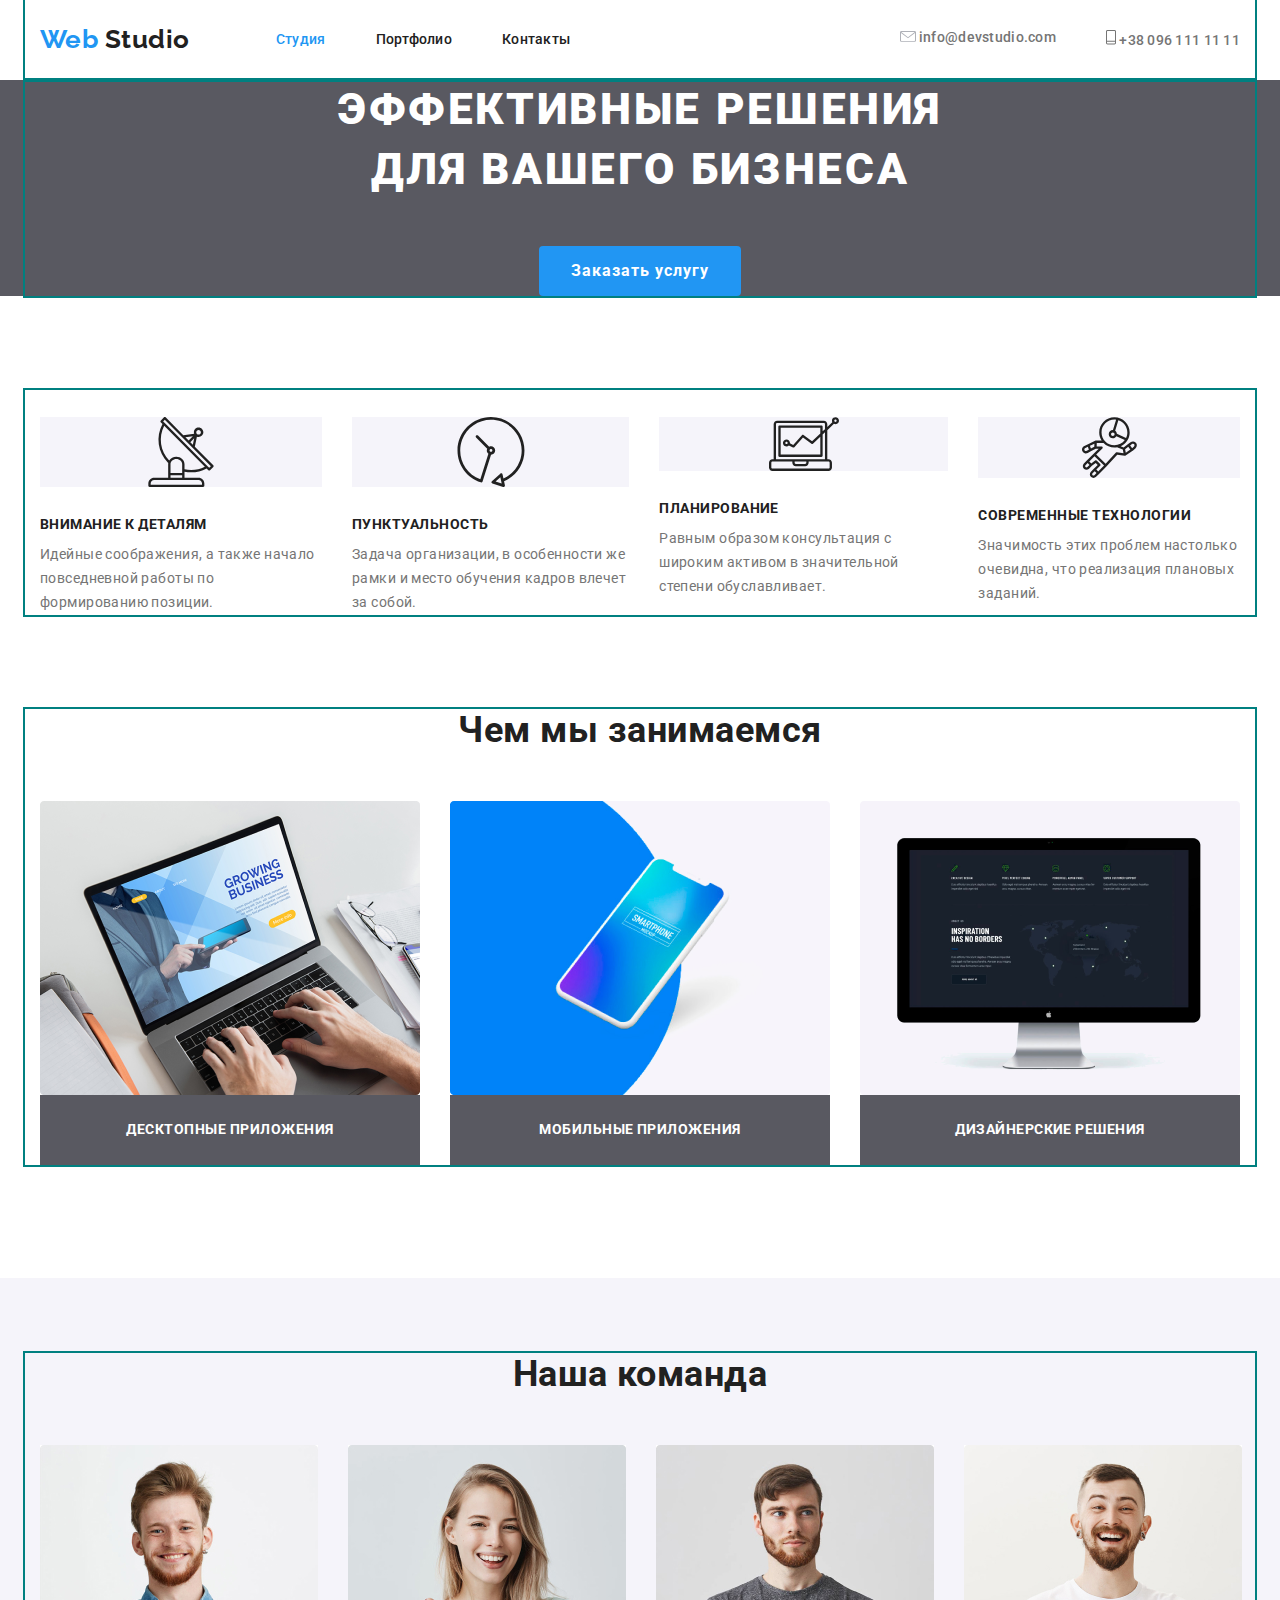
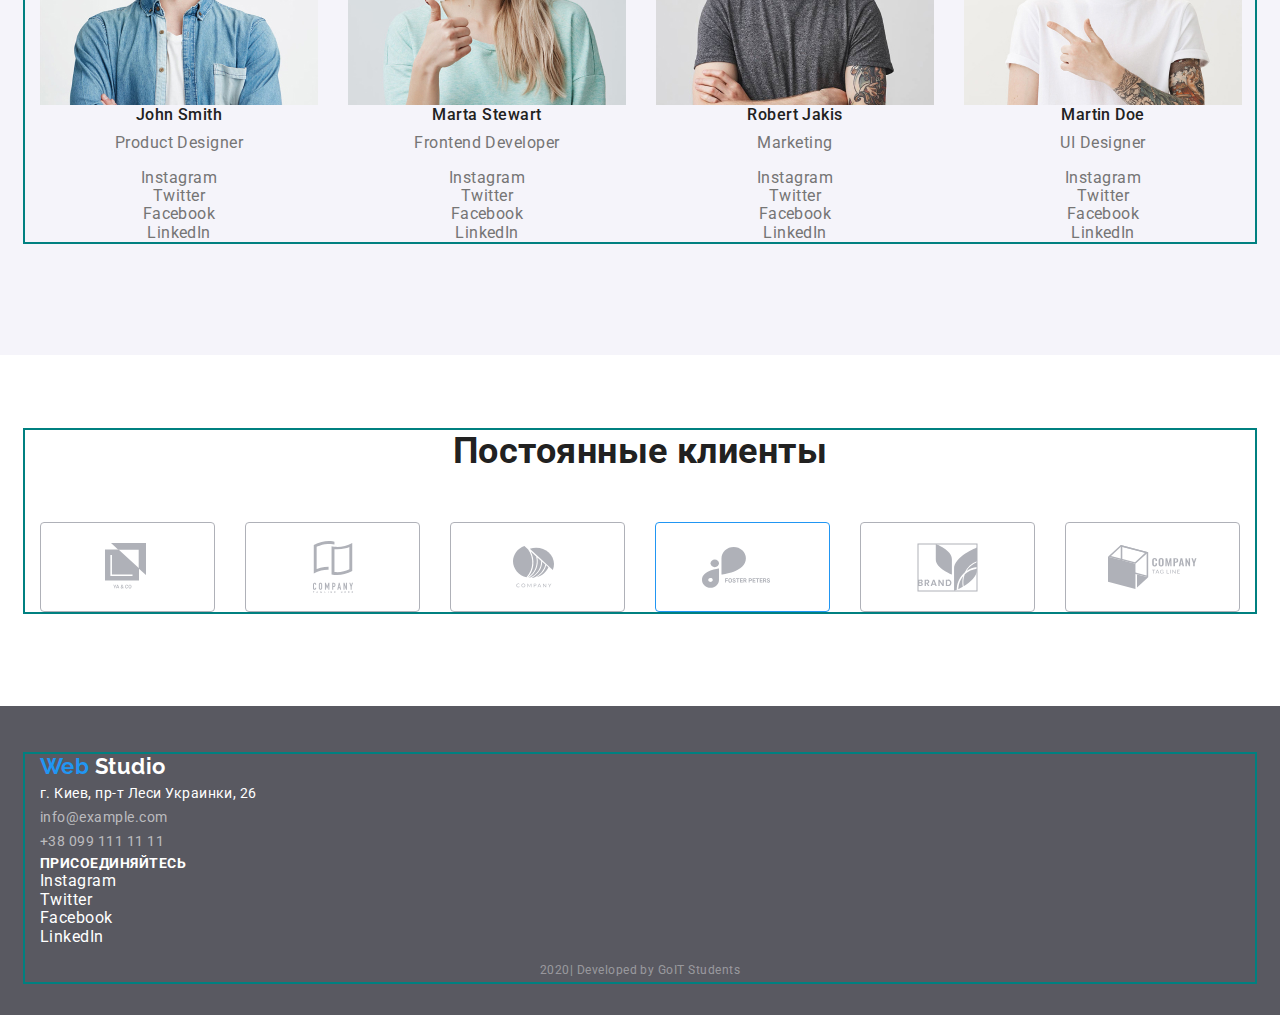
==== commit 965c359d: "Флекс боксы везде, кроме футтера" ====
--- a/index.html
+++ b/index.html
@@ -18,31 +18,35 @@
   <body>
     <!--Шапка сайта-->
     <header>
-      <div class="container">
-        <nav>
+      <div class="container flex">
+        <nav class="flex">
           <a href="./" class="logo-header"
             ><span class="logo-parth-one">Web</span
             ><span class="logo-parth-two"> Studio</span></a
           >
           <ul class="logo-nav">
-            <li><a href="./index.html" class="page-current">Студия</a></li>
-            <li><a href="./portfolio.html" class="page">Портфолио</a></li>
-            <li><a href="" class="page">Контакты</a></li>
+            <li class="logo-nav-item">
+              <a href="./index.html" class="page current">Студия</a>
+            </li>
+            <li class="logo-nav-item">
+              <a href="./portfolio.html" class="page">Портфолио</a>
+            </li>
+            <li class="logo-nav-item"><a href="" class="page">Контакты</a></li>
           </ul>
         </nav>
-      </div>
-
-      <div class="container">
-        <ul class="logo-nav">
-          <li>
+
+        <ul class="logo-nav right">
+          <li class="logo-nav-item">
             <img src="./images/mailto.svg" alt="Почта компании" />
-            <a href="mailto:info@devstudio.com" class="contact"
+            <a href="mailto:info@devstudio.com" class="contact page"
               >info@devstudio.com</a
             >
           </li>
-          <li>
+          <li class="logo-nav-item">
             <img src="./images/telephone.svg" alt="Телефон компании" />
-            <a href="tel:+380961111111" class="contact">+38 096 111 11 11</a>
+            <a href="tel:+380961111111" class="contact page"
+              >+38 096 111 11 11</a
+            >
           </li>
         </ul>
       </div>
@@ -64,10 +68,14 @@
       <section class="benefits">
         <div class="container">
           <h2 class="benefits-title">Наши преимущества</h2>
-          <ul>
-            <li>
+          <ul class="benefits-flex">
+            <li class="benefits-box">
               <a href="" class="benefits-link">
-                <img src="./images/foto-one-one.svg" alt="Антена" />
+                <img
+                  src="./images/foto-one-one.svg"
+                  alt="Антена"
+                  class="block"
+                />
               </a>
               <h3 class="benefits-subtitle">Внимание к деталям</h3>
               <p class="benefits-text">
@@ -76,9 +84,9 @@
               </p>
             </li>
 
-            <li>
+            <li class="benefits-box">
               <a href="" class="benefits-link">
-                <img src="./images/foto-one-two.svg" alt="Часы" />
+                <img src="./images/foto-one-two.svg" alt="Часы" class="block" />
               </a>
               <h3 class="benefits-subtitle">Пунктуальность</h3>
               <p class="benefits-text">
@@ -87,9 +95,13 @@
               </p>
             </li>
 
-            <li>
+            <li class="benefits-box">
               <a href="" class="benefits-link">
-                <img src="./images/foto-one-three.svg" alt="Компьютер" />
+                <img
+                  src="./images/foto-one-three.svg"
+                  alt="Компьютер"
+                  class="block"
+                />
               </a>
               <h3 class="benefits-subtitle">Планирование</h3>
               <p class="benefits-text">
@@ -98,9 +110,13 @@
               </p>
             </li>
 
-            <li>
+            <li class="benefits-box">
               <a href="" class="benefits-link">
-                <img src="./images/foto-one-four.svg" alt="Космонавт" />
+                <img
+                  src="./images/foto-one-four.svg"
+                  alt="Космонавт"
+                  class="block"
+                />
               </a>
               <h3 class="benefits-subtitle">Современные технологии</h3>
               <p class="benefits-text">
@@ -116,13 +132,14 @@
       <section class="directions">
         <div class="container">
           <h2 class="directions-title">Чем мы занимаемся</h2>
-          <ul>
+          <ul class="direction-flex">
             <li class="directions-item">
               <img
                 src="./images/foto-two-one.png"
                 alt="Ноутбук"
                 width="380"
                 height="294"
+                class="items"
               />
               <h3 class="directions-subtitle">Десктопные приложения</h3>
             </li>
@@ -133,6 +150,7 @@
                 alt="Мобильный телефон"
                 width="380"
                 height="294"
+                class="items"
               />
               <h3 class="directions-subtitle">Мобильные приложения</h3>
             </li>
@@ -143,6 +161,7 @@
                 alt="Монитор копьютера"
                 width="380"
                 height="294"
+                class="items"
               />
               <h3 class="directions-subtitle">Дизайнерские решения</h3>
             </li>
@@ -154,17 +173,18 @@
       <section class="team">
         <div class="container">
           <h2 class="team-title">Наша команда</h2>
-          <ul>
-            <li>
+          <ul class="team-flex">
+            <li class="team-item">
               <img
                 src="./images/foto-three-one.jpg"
                 alt="John Smith"
                 width="278"
                 height="260"
+                class="items"
               />
               <h3 class="team-subtitle">John Smith</h3>
               <p class="team-text">Product Designer</p>
-              <ul>
+              <ul class="social-link">
                 <li>
                   <a
                     href=""
@@ -191,16 +211,17 @@
               </ul>
             </li>
 
-            <li>
+            <li class="team-item">
               <img
                 src="./images/foto-three-two.jpg"
                 alt="Marta Stewart"
                 width="278"
                 height="260"
+                class="items"
               />
               <h3 class="team-subtitle">Marta Stewart</h3>
               <p class="team-text">Frontend Developer</p>
-              <ul>
+              <ul class="social-link">
                 <li>
                   <a
                     href=""
@@ -227,16 +248,17 @@
               </ul>
             </li>
 
-            <li>
+            <li class="team-item">
               <img
                 src="./images/foto-three-three.jpg"
                 alt="Robert Jakis"
                 width="278"
                 height="260"
+                class="items"
               />
               <h3 class="team-subtitle">Robert Jakis</h3>
               <p class="team-text">Marketing</p>
-              <ul>
+              <ul class="social-link">
                 <li>
                   <a
                     href=""
@@ -263,16 +285,17 @@
               </ul>
             </li>
 
-            <li>
+            <li class="team-item">
               <img
                 src="./images/foto-three-four.jpg"
                 alt="Martin Doe"
                 width="278"
                 height="260"
+                class="items"
               />
               <h3 class="team-subtitle">Martin Doe</h3>
               <p class="team-text">UI Designer</p>
-              <ul>
+              <ul class="social-link">
                 <li>
                   <a
                     href=""
@@ -306,43 +329,64 @@
       <section class="section-clients">
         <div class="container">
           <h2 class="clients">Постоянные клиенты</h2>
-          <ul>
-            <li>
-              <a href="">
-                <img src="./images/foto-four-one.svg" alt="YA & CO" />
-              </a>
-            </li>
-
-            <li>
-              <a href="">
+          <ul class="clients-flex">
+            <li class="clients-item">
+              <a href="" class="link-item">
+                <img
+                  src="./images/foto-four-one.svg"
+                  alt="YA & CO"
+                  class="link-item"
+                />
+              </a>
+            </li>
+
+            <li class="clients-item">
+              <a href="" class="link-item">
                 <img
                   src="./images/foto-four-two.svg"
                   alt="Company Tagline Here"
-                />
-              </a>
-            </li>
-
-            <li>
-              <a href="">
-                <img src="./images/foto-four-three.svg" alt="COMPANY" />
-              </a>
-            </li>
-
-            <li>
-              <a href="">
-                <img src="./images/foto-four-four.svg" alt="FOSTER PETERS" />
-              </a>
-            </li>
-
-            <li>
-              <a href="">
-                <img src="./images/foto-four-five.svg" alt="BRAND" />
-              </a>
-            </li>
-
-            <li>
-              <a href="">
-                <img src="./images/foto-four-six.svg" alt="Company TAGLINE" />
+                  class="link-item"
+                />
+              </a>
+            </li>
+
+            <li class="clients-item">
+              <a href="" class="link-item">
+                <img
+                  src="./images/foto-four-three.svg"
+                  alt="COMPANY"
+                  class="link-item"
+                />
+              </a>
+            </li>
+
+            <li class="clients-item">
+              <a href="" class="link-item">
+                <img
+                  src="./images/foto-four-four.svg"
+                  alt="FOSTER PETERS"
+                  class="link-item"
+                />
+              </a>
+            </li>
+
+            <li class="clients-item">
+              <a href="" class="link-item">
+                <img
+                  src="./images/foto-four-five.svg"
+                  alt="BRAND"
+                  class="link-item"
+                />
+              </a>
+            </li>
+
+            <li class="clients-item">
+              <a href="" class="link-item">
+                <img
+                  src="./images/foto-four-six.svg"
+                  alt="Company TAGLINE"
+                  class="link-item"
+                />
               </a>
             </li>
           </ul>
--- a/css/styles.css
+++ b/css/styles.css
@@ -33,174 +33,293 @@
   margin-right: auto;
   padding-left: 15px;
   padding-right: 15px;
-  outline: 2px solid tomato;
+  outline: 2px solid teal;
 }
 /* Шапка сайта */
+
+.flex {
+  display: flex;
+  align-items: center;
+}
+
 .logo-header {
+  display: block;
+  margin-right: 86px;
+  padding-top: 24px;
+  padding-bottom: 25px;
+
   font-family: Raleway, sans-serif;
   font-weight: 700;
   font-size: 26px;
   line-height: 1.19;
 }
+
 .logo-parth-one {
   color: var(--accent-blue-color);
 }
+
 .logo-parth-two {
   color: var(--secondary-black-color);
 }
+
 .logo-nav {
+  display: flex;
+
   font-weight: 500;
   font-size: 14px;
   line-height: 1.14;
   letter-spacing: 0.02em;
 }
+
+.logo-nav-item:not(:last-child) {
+  margin-right: 50px;
+}
+
 .page {
   color: var(--secondary-black-color);
-}
+  padding-top: 32px;
+  padding-bottom: 32px;
+}
+
 .page:hover,
 .page:focus {
   color: var(--accent-blue-color);
 }
-.page-current {
-  color: var(--accent-blue-color);
-}
+
+.current {
+  color: var(--accent-blue-color);
+}
+
+.right {
+  margin-left: auto;
+}
+
 .contact {
   color: var(--primary-grey-color);
 }
+
 .contact:hover {
   color: var(--accent-blue-color);
 }
 
 /* Герой */
+
 .hero {
   background-color: var(--secondary-dakrgrey-color);
   text-align: center;
 }
+
 .hero-title {
+  margin-top: 0px;
+  margin-bottom: 46px;
+
   color: var(--primary-white-color);
   font-weight: 900;
   font-size: 44px;
   line-height: 1.36;
   letter-spacing: 0.06em;
   text-transform: uppercase;
-
-  margin-top: 0px;
-  margin-bottom: 46px;
 }
 .hero-button {
-  color: var(--primary-white-color);
-  background: var(--accent-blue-color);
-  font-weight: 700;
-  font-size: 16px;
-  line-height: 1.88;
-  letter-spacing: 0.06em;
-
   border-radius: 4px;
   padding: 10px 32px;
   min-width: 200px;
   border: none;
+
+  color: var(--primary-white-color);
+  background: var(--accent-blue-color);
+  font-weight: 700;
+  font-size: 16px;
+  line-height: 1.88;
+  letter-spacing: 0.06em;
 }
 
 /* Наши преимущества */
+
+.benefits-flex {
+  display: flex;
+}
+
 .benefits {
   padding-top: 94px;
   padding-bottom: 94px;
 }
+
 .benefits-title {
-  color: var(--primary-white-color);
-  margin-top: 0px;
-  margin-bottom: 0px;
-}
+  margin-top: 0px;
+  margin-bottom: 0px;
+
+  color: var(--primary-white-color);
+}
+
+.benefits-box {
+  width: calc((100%-4 * 30) * 5);
+}
+
+.benefits-box:not(:last-child) {
+  margin-right: 30px;
+}
+
 .benefits-subtitle {
+  margin-top: 0px;
+  margin-bottom: 10px;
+
   color: var(--secondary-black-color);
   font-weight: 700;
   font-size: 14px;
   line-height: 1.14;
   text-transform: uppercase;
-  margin-top: 0px;
-  margin-bottom: 10px;
 }
 .benefits-text {
   margin-top: 0px;
   margin-bottom: 0px;
+
+  font-size: 14px;
+  line-height: 1.71;
+  letter-spacing: 0.03em;
+}
+
+.block {
+  display: block;
+  margin-right: auto;
+  margin-left: auto;
+}
+
+.benefits-link {
+  display: block;
+
+  margin-bottom: 30px;
+
+  background-color: var(--secondary-lightgrey-color);
 }
 
 /* Чем мы занимаемся */
 .directions {
   padding-bottom: 113px;
 }
+
 .directions-title {
+  margin-top: 0px;
+  margin-bottom: 50px;
+
   color: var(--secondary-black-color);
   text-align: center;
   font-weight: 700;
   font-size: 36px;
   line-height: 1.17;
-  margin-top: 0px;
-  margin-bottom: 50px;
-}
+}
+
+.direction-flex {
+  display: flex;
+}
+
+.directions-item:not(:last-child) {
+  margin-right: 30px;
+}
+
+.items {
+  display: block;
+}
+
 .directions-subtitle {
-  color: var(--primary-white-color);
-  background: var(--secondary-dakrgrey-color);
-  font-weight: 700;
-  font-size: 14px;
-  line-height: 1.14;
-  text-align: center;
-  text-transform: uppercase;
   margin-top: 0px;
   margin-bottom: 0px;
   padding-top: 27px;
   padding-bottom: 27px;
+
+  color: var(--primary-white-color);
+  background: var(--secondary-dakrgrey-color);
+  font-weight: 700;
+  font-size: 14px;
+  line-height: 1.14;
+  text-align: center;
+  text-transform: uppercase;
 }
 
 /* Наша команда */
+
 .team {
-  background: var(--secondary-lightgrey-color);
   padding-top: 75px;
   padding-bottom: 113px;
-}
+
+  background: var(--secondary-lightgrey-color);
+}
+
 .team-title {
+  margin-top: 0px;
+  margin-bottom: 50px;
+
   color: var(--secondary-black-color);
   text-align: center;
   font-weight: 700;
   font-size: 36px;
   line-height: 1.17;
-  margin-top: 0px;
-  margin-bottom: 50px;
-}
+}
+
+.team-flex {
+  display: flex;
+}
+
+.team-item:not(:last-child) {
+  margin-right: 30px;
+}
+
 .team-subtitle {
+  margin-top: 0px;
+  margin-bottom: 10px;
+
   color: var(--secondary-black-color);
   font-weight: 500;
   font-size: 16px;
   line-height: 1.19;
   text-align: center;
-  margin-top: 0px;
-  margin-bottom: 10px;
-}
+}
+
 .social-link {
   color: var(--primary-grey-color);
-}
+  text-align: center;
+}
+
 .social-link:hover {
   color: var(--accent-blue-color);
 }
+
 .team-text {
   text-align: center;
   margin-top: 0px;
   margin-bottom: 16px;
 }
+
 /* Наши клиенты */
+
 .section-clients {
   padding-top: 75px;
   padding-bottom: 94px;
 }
+
 .clients {
+  margin-top: 0px;
+  margin-bottom: 50px;
+
   color: var(--secondary-black-color);
   text-align: center;
   font-weight: 700;
   font-size: 36px;
   line-height: 1.17;
-  margin-top: 0px;
-  margin-bottom: 50px;
-}
+}
+
+.clients-flex {
+  display: flex;
+}
+
+.clients-item:not(:last-child) {
+  margin-right: 30px;
+}
+
+.link-item {
+  display: block;
+}
+
 /* Наши работы */
 .section-examples {
   padding-top: 94px;
@@ -241,7 +360,6 @@
   line-height: 1.56;
   margin-top: 0px;
   margin-bottom: 0px;
-  padding: 63px 24 px;
 }
 .examples-title {
   color: var(--secondary-black-color);
@@ -267,6 +385,15 @@
   padding-top: 48px;
   padding-bottom: 21px;
 }
+
+.footer-flex {
+  display: flex;
+}
+
+/* .no-div {
+  display: flex;
+} */
+
 .adress {
   font-style: normal;
   font-size: 14px;
@@ -287,6 +414,10 @@
   font-size: 14px;
   line-height: 1.14;
   text-transform: uppercase;
+}
+
+.footer-block {
+  display: block;
 }
 .adress-link {
   color: var(--secondary-f-lightgrey-color);
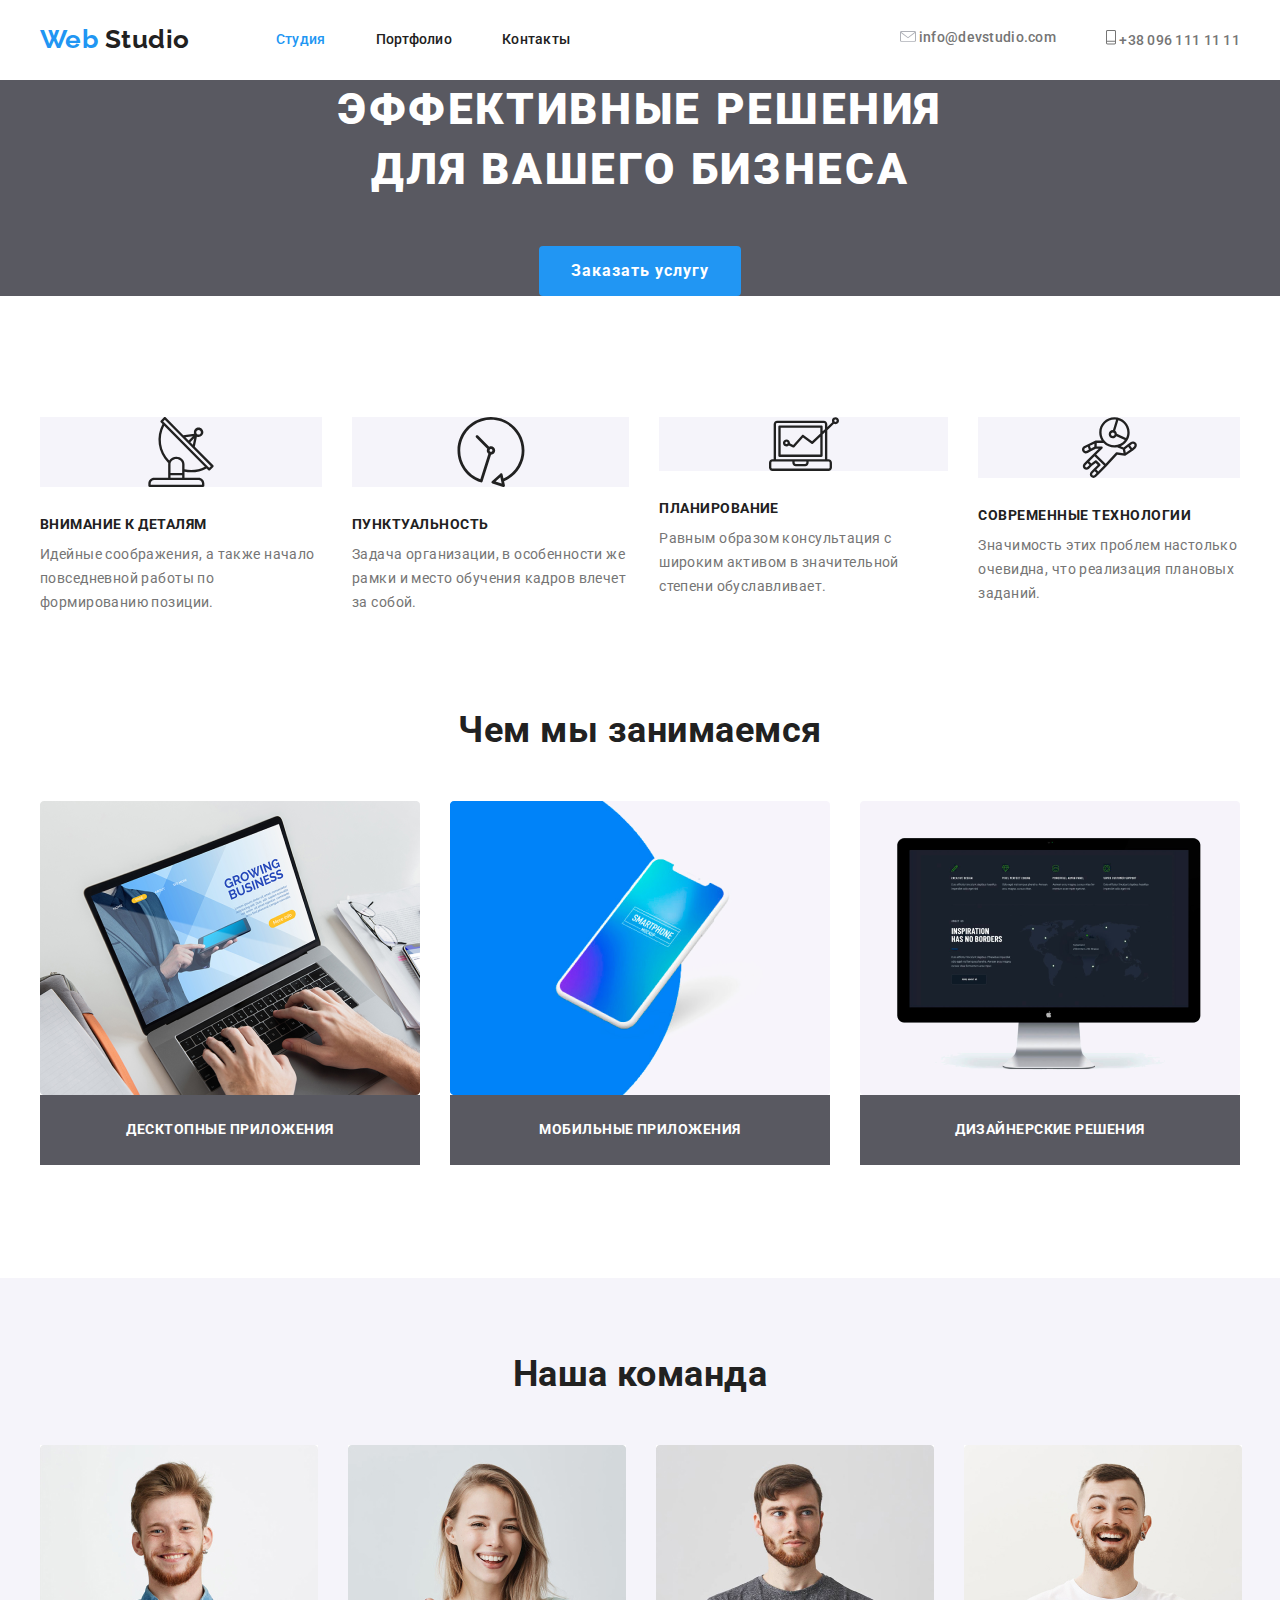
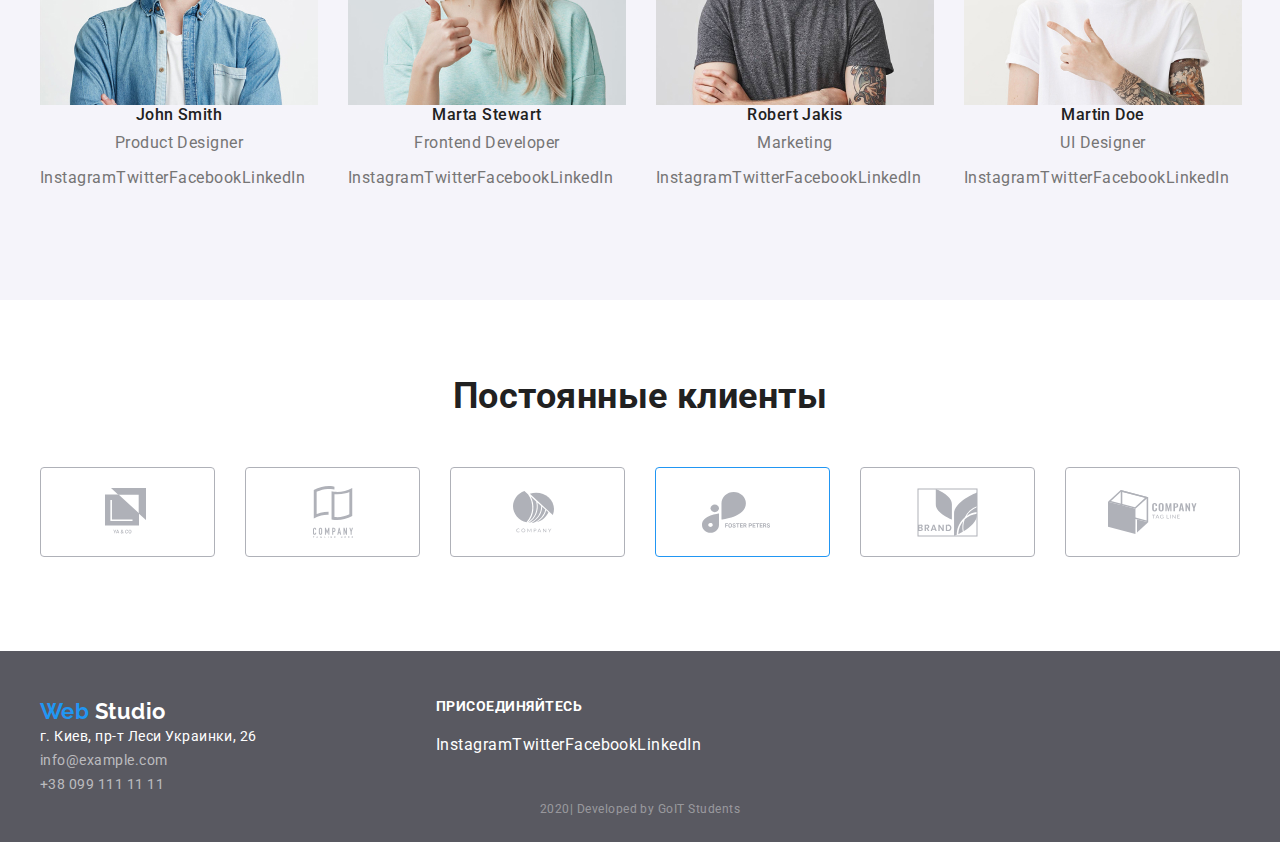
==== commit ed56227b: "Полная геометрия" ====
--- a/index.html
+++ b/index.html
@@ -397,52 +397,56 @@
     <!--Футер-->
     <footer class="footer">
       <div class="container">
-        <address class="adress">
-          <ul>
-            <li>
-              <a href="./" class="logo-footer"
-                ><span class="logo-parth-one">Web</span
-                ><span class="logo-parth-three"> Studio</span></a
-              >
-            </li>
-            <li>г. Киев, пр-т Леси Украинки, 26</li>
-            <li>
-              <a href="mailto:info@example.com" class="adress-link"
-                >info@example.com</a
-              >
-            </li>
-            <li>
-              <a href="tel:+380991111111" class="adress-link"
-                >+38 099 111 11 11</a
-              >
-            </li>
-          </ul>
-        </address>
-
-        <b class="invoke">присоединяйтесь</b>
-
-        <ul>
-          <li>
-            <a href="" aria-label="Ссылка на Instagram" class="social-link"
-              >Instagram</a
-            >
-          </li>
-          <li>
-            <a href="" aria-label="Ссылка на Twitter" class="social-link"
-              >Twitter</a
-            >
-          </li>
-          <li>
-            <a href="" aria-label="Ссылка на Facebook" class="social-link"
-              >Facebook</a
-            >
-          </li>
-          <li>
-            <a href="" aria-label="Ссылка на LinkedIn" class="social-link"
-              >LinkedIn</a
-            >
-          </li>
-        </ul>
+        <div class="footer-flex">
+          <address class="adress">
+            <ul class="adress-block">
+              <li>
+                <a href="./" class="logo-footer block"
+                  ><span class="logo-parth-one">Web</span
+                  ><span class="logo-parth-three"> Studio</span></a
+                >
+              </li>
+              <li>г. Киев, пр-т Леси Украинки, 26</li>
+              <li>
+                <a href="mailto:info@example.com" class="adress-link block"
+                  >info@example.com</a
+                >
+              </li>
+              <li>
+                <a href="tel:+380991111111" class="adress-link block"
+                  >+38 099 111 11 11</a
+                >
+              </li>
+            </ul>
+          </address>
+
+          <div class="direction-futter">
+            <b class="invoke">присоединяйтесь</b>
+
+            <ul class="footer-flex">
+              <li>
+                <a href="" aria-label="Ссылка на Instagram" class="social-link"
+                  >Instagram</a
+                >
+              </li>
+              <li>
+                <a href="" aria-label="Ссылка на Twitter" class="social-link"
+                  >Twitter</a
+                >
+              </li>
+              <li>
+                <a href="" aria-label="Ссылка на Facebook" class="social-link"
+                  >Facebook</a
+                >
+              </li>
+              <li>
+                <a href="" aria-label="Ссылка на LinkedIn" class="social-link"
+                  >LinkedIn</a
+                >
+              </li>
+            </ul>
+          </div>
+        </div>
 
         <p class="autor">2020| Developed by GoIT Students</p>
       </div>
--- a/css/styles.css
+++ b/css/styles.css
@@ -33,7 +33,6 @@
   margin-right: auto;
   padding-left: 15px;
   padding-right: 15px;
-  outline: 2px solid teal;
 }
 /* Шапка сайта */
 
@@ -276,6 +275,7 @@
 }
 
 .social-link {
+  display: flex;
   color: var(--primary-grey-color);
   text-align: center;
 }
@@ -321,19 +321,44 @@
 }
 
 /* Наши работы */
+
 .section-examples {
   padding-top: 94px;
   padding-bottom: 94px;
 }
+
 .examples {
-  color: var(--primary-white-color);
-  margin-top: 0px;
-  margin-bottom: 0px;
-}
+  margin-top: 0px;
+  margin-bottom: 0px;
+  color: var(--primary-white-color);
+}
+
 .filter {
+  display: flex;
+  justify-content: center;
   margin-bottom: 50px;
 }
-.button {
+
+.filter-item:not(:last-child) {
+  margin-right: 8px;
+}
+
+.examples-flex {
+  display: flex;
+  width: 1200px;
+  flex-wrap: wrap;
+}
+
+.examples-item {
+  /* width: calc((100%-2 * 30) * 3); */
+  margin-right: 30px;
+}
+
+.examples-item:nth-child(3n) {
+  margin-right: 0px;
+}
+
+.filter-item .button {
   color: var(--secondary-black-color);
   background: var(--secondary-lightgrey-color);
   font-weight: 500;
@@ -345,60 +370,76 @@
   border: none;
   border-radius: 4px;
 }
+
 .button:hover {
   color: var(--primary-white-color);
   background: var(--accent-blue-color);
 }
+
 .button:focus {
   color: var(--primary-white-color);
   background: var(--accent-blue-color);
 }
+
 .examples-text {
+  margin-top: 0px;
+  margin-bottom: 0px;
+  /* Скрывала временно */
+  display: none;
+
   color: var(--primary-white-color);
   background: var(--accent-blue-color);
   font-size: 18px;
   line-height: 1.56;
-  margin-top: 0px;
-  margin-bottom: 0px;
-}
+}
+
 .examples-title {
+  margin-top: 0px;
+  margin-bottom: 4px;
+
   color: var(--secondary-black-color);
   font-weight: 700;
   font-size: 18px;
   line-height: 2;
   letter-spacing: 0.06em;
-  margin-top: 0px;
-  margin-bottom: 4px;
 }
 .example-button {
+  margin-top: 0px;
+  margin-bottom: 20px;
+
   color: var(--primary-grey-color);
   font-size: 16px;
   line-height: 1.88;
-  margin-top: 0px;
-  margin-bottom: 20px;
 }
 
 /* Футер */
+
 .footer {
-  color: var(--primary-white-color);
-  background: var(--secondary-dakrgrey-color);
   padding-top: 48px;
   padding-bottom: 21px;
+
+  color: var(--primary-white-color);
+  background: var(--secondary-dakrgrey-color);
 }
 
 .footer-flex {
   display: flex;
 }
 
-/* .no-div {
-  display: flex;
-} */
+.direction-futter {
+  flex-direction: column;
+}
 
 .adress {
   font-style: normal;
   font-size: 14px;
   line-height: 1.71;
 }
+
+.adress-block {
+  margin-right: 179px;
+}
+
 .logo-footer {
   font-family: Raleway, sans-serif;
   font-weight: 700;
@@ -406,29 +447,40 @@
   line-height: 1.18;
   text-decoration: none;
 }
+
 .logo-parth-three {
   color: var(--primary-white-color);
 }
+
 .invoke {
   font-weight: 700;
   font-size: 14px;
   line-height: 1.14;
   text-transform: uppercase;
+  display: block;
+  margin-bottom: 21px;
 }
 
 .footer-block {
   display: block;
 }
+
 .adress-link {
   color: var(--secondary-f-lightgrey-color);
 }
+
 .footer .social-link {
   color: var(--primary-white-color);
 }
+
 .footer .social-link:hover {
   color: var(--accent-blue-color);
 }
+
 .autor {
+  margin-top: 0px;
+  margin-bottom: 0px;
+
   color: var(--secondary-flightgrey-color);
   font-size: 12px;
   line-height: 2;
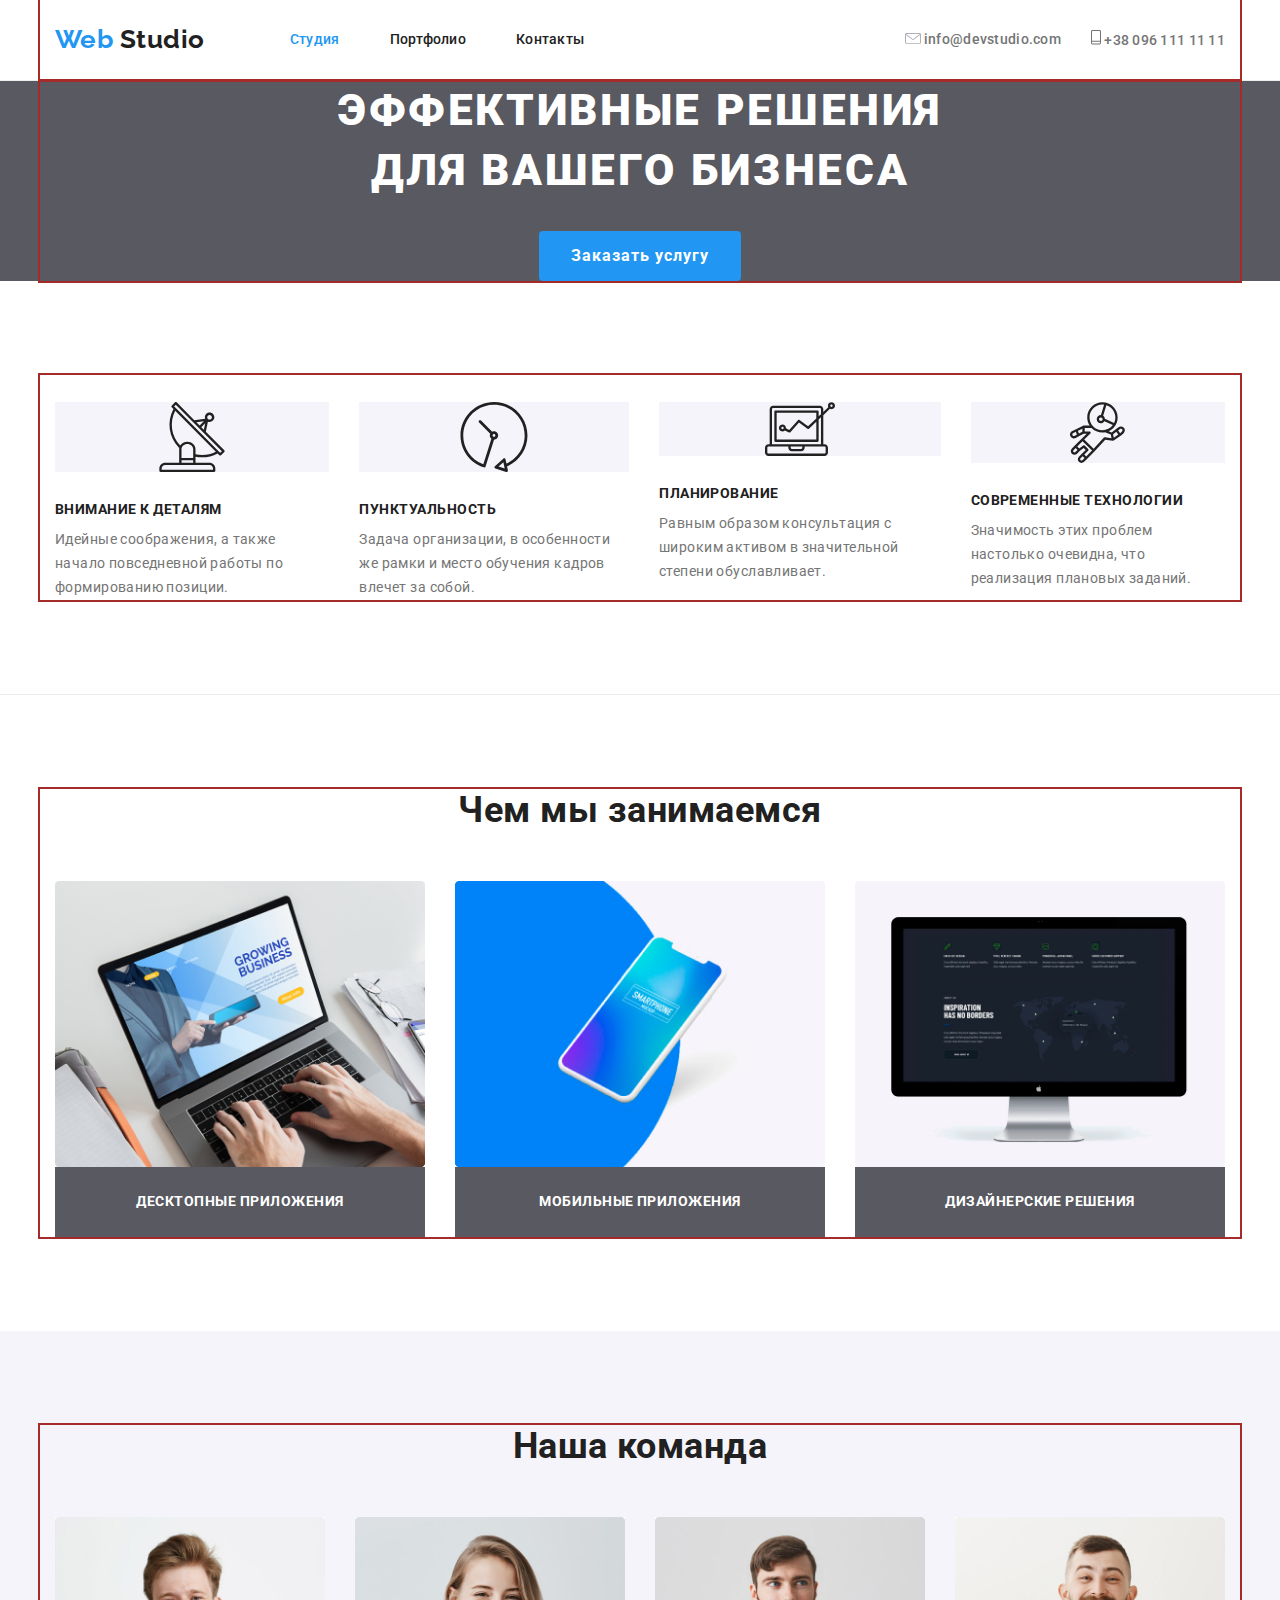
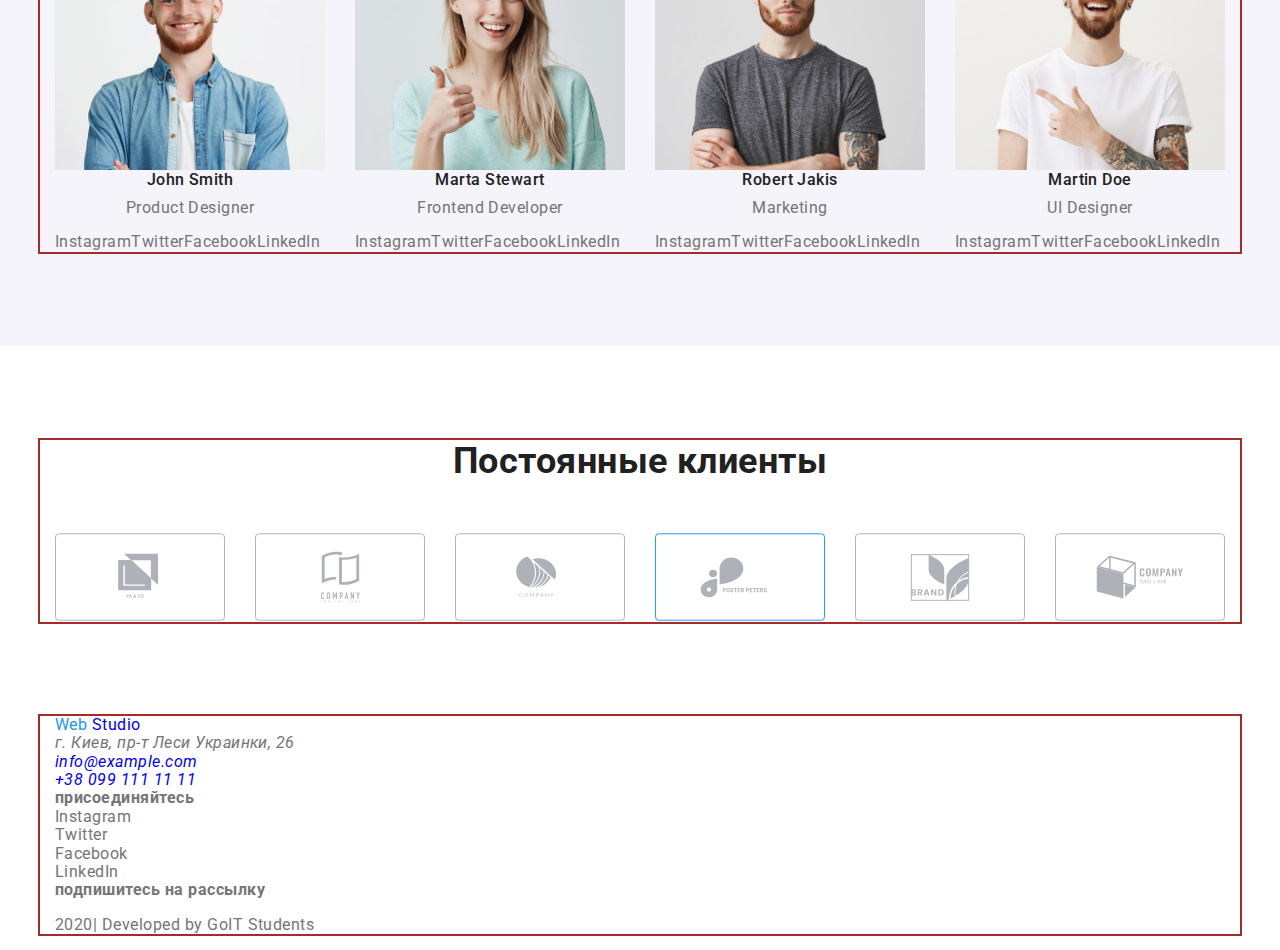
==== commit 27d18413: "работает не весь цсс" ====
--- a/index.html
+++ b/index.html
@@ -137,8 +137,9 @@
               <img
                 src="./images/foto-two-one.png"
                 alt="Ноутбук"
-                width="380"
-                height="294"
+                max
+                max
+                width="370px"
                 class="items"
               />
               <h3 class="directions-subtitle">Десктопные приложения</h3>
@@ -148,8 +149,7 @@
               <img
                 src="./images/foto-two-two.png"
                 alt="Мобильный телефон"
-                width="380"
-                height="294"
+                width="370px"
                 class="items"
               />
               <h3 class="directions-subtitle">Мобильные приложения</h3>
@@ -159,8 +159,7 @@
               <img
                 src="./images/foto-two-three.png"
                 alt="Монитор копьютера"
-                width="380"
-                height="294"
+                width="370px"
                 class="items"
               />
               <h3 class="directions-subtitle">Дизайнерские решения</h3>
@@ -178,8 +177,7 @@
               <img
                 src="./images/foto-three-one.jpg"
                 alt="John Smith"
-                width="278"
-                height="260"
+                width="270"
                 class="items"
               />
               <h3 class="team-subtitle">John Smith</h3>
@@ -215,8 +213,7 @@
               <img
                 src="./images/foto-three-two.jpg"
                 alt="Marta Stewart"
-                width="278"
-                height="260"
+                width="270"
                 class="items"
               />
               <h3 class="team-subtitle">Marta Stewart</h3>
@@ -252,8 +249,7 @@
               <img
                 src="./images/foto-three-three.jpg"
                 alt="Robert Jakis"
-                width="278"
-                height="260"
+                width="270"
                 class="items"
               />
               <h3 class="team-subtitle">Robert Jakis</h3>
@@ -289,8 +285,7 @@
               <img
                 src="./images/foto-three-four.jpg"
                 alt="Martin Doe"
-                width="278"
-                height="260"
+                width="270"
                 class="items"
               />
               <h3 class="team-subtitle">Martin Doe</h3>
@@ -398,32 +393,31 @@
     <footer class="footer">
       <div class="container">
         <div class="footer-flex">
-          <address class="adress">
-            <ul class="adress-block">
-              <li>
-                <a href="./" class="logo-footer block"
-                  ><span class="logo-parth-one">Web</span
-                  ><span class="logo-parth-three"> Studio</span></a
-                >
-              </li>
-              <li>г. Киев, пр-т Леси Украинки, 26</li>
-              <li>
-                <a href="mailto:info@example.com" class="adress-link block"
-                  >info@example.com</a
-                >
-              </li>
-              <li>
-                <a href="tel:+380991111111" class="adress-link block"
-                  >+38 099 111 11 11</a
-                >
-              </li>
-            </ul>
-          </address>
-
-          <div class="direction-futter">
+          <div class="adress-block">
+            <a href="./" class="logo-footer block"
+              ><span class="logo-parth-one">Web</span
+              ><span class="logo-parth-three"> Studio</span>
+            </a>
+            <address class="adress">
+              <ul>
+                <li class="adress-item">г. Киев, пр-т Леси Украинки, 26</li>
+                <li class="adress-item">
+                  <a href="mailto:info@example.com" class="adress-link block"
+                    >info@example.com</a
+                  >
+                </li>
+                <li class="adress-item">
+                  <a href="tel:+380991111111" class="adress-link block"
+                    >+38 099 111 11 11</a
+                  >
+                </li>
+              </ul>
+            </address>
+          </div>
+
+          <div class="social-block">
             <b class="invoke">присоединяйтесь</b>
-
-            <ul class="footer-flex">
+            <ul class="direction">
               <li>
                 <a href="" aria-label="Ссылка на Instagram" class="social-link"
                   >Instagram</a
@@ -446,8 +440,10 @@
               </li>
             </ul>
           </div>
-        </div>
-
+          <div>
+            <b class="invoke">подпишитесь на рассылку</b>
+          </div>
+        </div>
         <p class="autor">2020| Developed by GoIT Students</p>
       </div>
     </footer>
--- a/css/styles.css
+++ b/css/styles.css
@@ -7,6 +7,9 @@
   --secondary-f-lightgrey-color: rgba(255, 255, 255, 0.6);
   --secondary-flightgrey-color: rgba(255, 255, 255, 0.4);
   --accent-blue-color: #2196f3;
+  --border-footer: rgba(255, 255, 255, 0.1);
+  --border-header: #ececec;
+  --footer-bgc: #2f303a;
 }
 
 body {
@@ -16,6 +19,10 @@
   letter-spacing: 0.03em;
 }
 
+header {
+  border-bottom: 1px solid var(--border-header);
+}
+
 a {
   text-decoration: none;
 }
@@ -28,12 +35,14 @@
 }
 
 .container {
-  width: 1230px;
+  width: 1200px;
   margin-left: auto;
   margin-right: auto;
   padding-left: 15px;
   padding-right: 15px;
-}
+  outline: 2px solid brown;
+}
+
 /* Шапка сайта */
 
 .flex {
@@ -43,7 +52,7 @@
 
 .logo-header {
   display: block;
-  margin-right: 86px;
+  margin-right: 85px;
   padding-top: 24px;
   padding-bottom: 25px;
 
@@ -63,7 +72,7 @@
 
 .logo-nav {
   display: flex;
-
+  align-items: center;
   font-weight: 500;
   font-size: 14px;
   line-height: 1.14;
@@ -73,7 +82,6 @@
 .logo-nav-item:not(:last-child) {
   margin-right: 50px;
 }
-
 .page {
   color: var(--secondary-black-color);
   padding-top: 32px;
@@ -92,6 +100,9 @@
 .right {
   margin-left: auto;
 }
+.right > .logo-nav-item:not(:last-child) {
+  margin-right: 30px;
+}
 
 .contact {
   color: var(--primary-grey-color);
@@ -110,7 +121,7 @@
 
 .hero-title {
   margin-top: 0px;
-  margin-bottom: 46px;
+  margin-bottom: 30px;
 
   color: var(--primary-white-color);
   font-weight: 900;
@@ -142,6 +153,7 @@
 .benefits {
   padding-top: 94px;
   padding-bottom: 94px;
+  border-bottom: 1px solid var(--border-header);
 }
 
 .benefits-title {
@@ -152,7 +164,7 @@
 }
 
 .benefits-box {
-  width: calc((100%-4 * 30) * 5);
+  width: calc((100%-3 * 30) / 4);
 }
 
 .benefits-box:not(:last-child) {
@@ -194,13 +206,13 @@
 
 /* Чем мы занимаемся */
 .directions {
-  padding-bottom: 113px;
+  padding-top: 94px;
+  padding-bottom: 94px;
 }
 
 .directions-title {
   margin-top: 0px;
   margin-bottom: 50px;
-
   color: var(--secondary-black-color);
   text-align: center;
   font-weight: 700;
@@ -215,7 +227,9 @@
 .directions-item:not(:last-child) {
   margin-right: 30px;
 }
-
+.directions-item {
+  width: calc((100%-2 * 30) / 3);
+}
 .items {
   display: block;
 }
@@ -238,8 +252,8 @@
 /* Наша команда */
 
 .team {
-  padding-top: 75px;
-  padding-bottom: 113px;
+  padding-top: 94px;
+  padding-bottom: 94px;
 
   background: var(--secondary-lightgrey-color);
 }
@@ -261,6 +275,7 @@
 
 .team-item:not(:last-child) {
   margin-right: 30px;
+  width: calc((100%-3 * 30) / 4);
 }
 
 .team-subtitle {
@@ -293,7 +308,7 @@
 /* Наши клиенты */
 
 .section-clients {
-  padding-top: 75px;
+  padding-top: 94px;
   padding-bottom: 94px;
 }
 
@@ -314,6 +329,7 @@
 
 .clients-item:not(:last-child) {
   margin-right: 30px;
+  width: calc((100%-5 * 30) / 6);
 }
 
 .link-item {
@@ -323,7 +339,7 @@
 /* Наши работы */
 
 .section-examples {
-  padding-top: 94px;
+  padding-top: 93px;
   padding-bottom: 94px;
 }
 
@@ -345,18 +361,23 @@
 
 .examples-flex {
   display: flex;
-  width: 1200px;
   flex-wrap: wrap;
+  /* width: 1170px;
+  background-color: crimson; */
 }
 
 .examples-item {
-  /* width: calc((100%-2 * 30) * 3); */
+  /* display: block; */
+  width: calc((100%-2 * 30) / 3);
+  /* align-items: center;
   margin-right: 30px;
-}
-
-.examples-item:nth-child(3n) {
+  outline: 1px solid blue;
+} */
+
+/* .examples-item:nth-child(3n) {
   margin-right: 0px;
-}
+  background-color: darkgoldenrod;
+} */
 
 .filter-item .button {
   color: var(--secondary-black-color);
@@ -417,39 +438,61 @@
 .footer {
   padding-top: 48px;
   padding-bottom: 21px;
-
-  color: var(--primary-white-color);
-  background: var(--secondary-dakrgrey-color);
-}
-
-.footer-flex {
-  display: flex;
-}
-
-.direction-futter {
-  flex-direction: column;
+  color: var(--primary-white-color);
+  background: var(--footer-bgc);
+}
+
+.logo-footer {
+  font-family: Raleway, sans-serif;
+  font-weight: 700;
+  font-size: 22px;
+  line-height: 1.18;
+  text-decoration: none;
+  margin-bottom: 10px;
+}
+
+.logo-parth-three {
+  color: var(--primary-white-color);
 }
 
 .adress {
   font-style: normal;
   font-size: 14px;
   line-height: 1.71;
+  margin-bottom: 28px;
 }
 
 .adress-block {
-  margin-right: 179px;
-}
-
-.logo-footer {
-  font-family: Raleway, sans-serif;
-  font-weight: 700;
-  font-size: 22px;
-  line-height: 1.18;
-  text-decoration: none;
-}
-
-.logo-parth-three {
-  color: var(--primary-white-color);
+  margin-right: 69px;
+}
+
+.adress-item {
+  margin-bottom: 9px;
+}
+
+.adress-link {
+  color: var(--secondary-f-lightgrey-color);
+}
+
+.footer .social-link {
+  color: var(--primary-white-color);
+}
+
+.footer .social-link:hover {
+  color: var(--accent-blue-color);
+}
+
+.social-block {
+  margin-right: 94px;
+}
+
+.footer-flex {
+  display: flex;
+  align-items: center;
+}
+
+.direction {
+  display: flex;
 }
 
 .invoke {
@@ -461,26 +504,11 @@
   margin-bottom: 21px;
 }
 
-.footer-block {
-  display: block;
-}
-
-.adress-link {
-  color: var(--secondary-f-lightgrey-color);
-}
-
-.footer .social-link {
-  color: var(--primary-white-color);
-}
-
-.footer .social-link:hover {
-  color: var(--accent-blue-color);
-}
-
 .autor {
   margin-top: 0px;
   margin-bottom: 0px;
-
+  border-top: 1px solid var(--border-footer);
+  padding-top: 18px;
   color: var(--secondary-flightgrey-color);
   font-size: 12px;
   line-height: 2;
